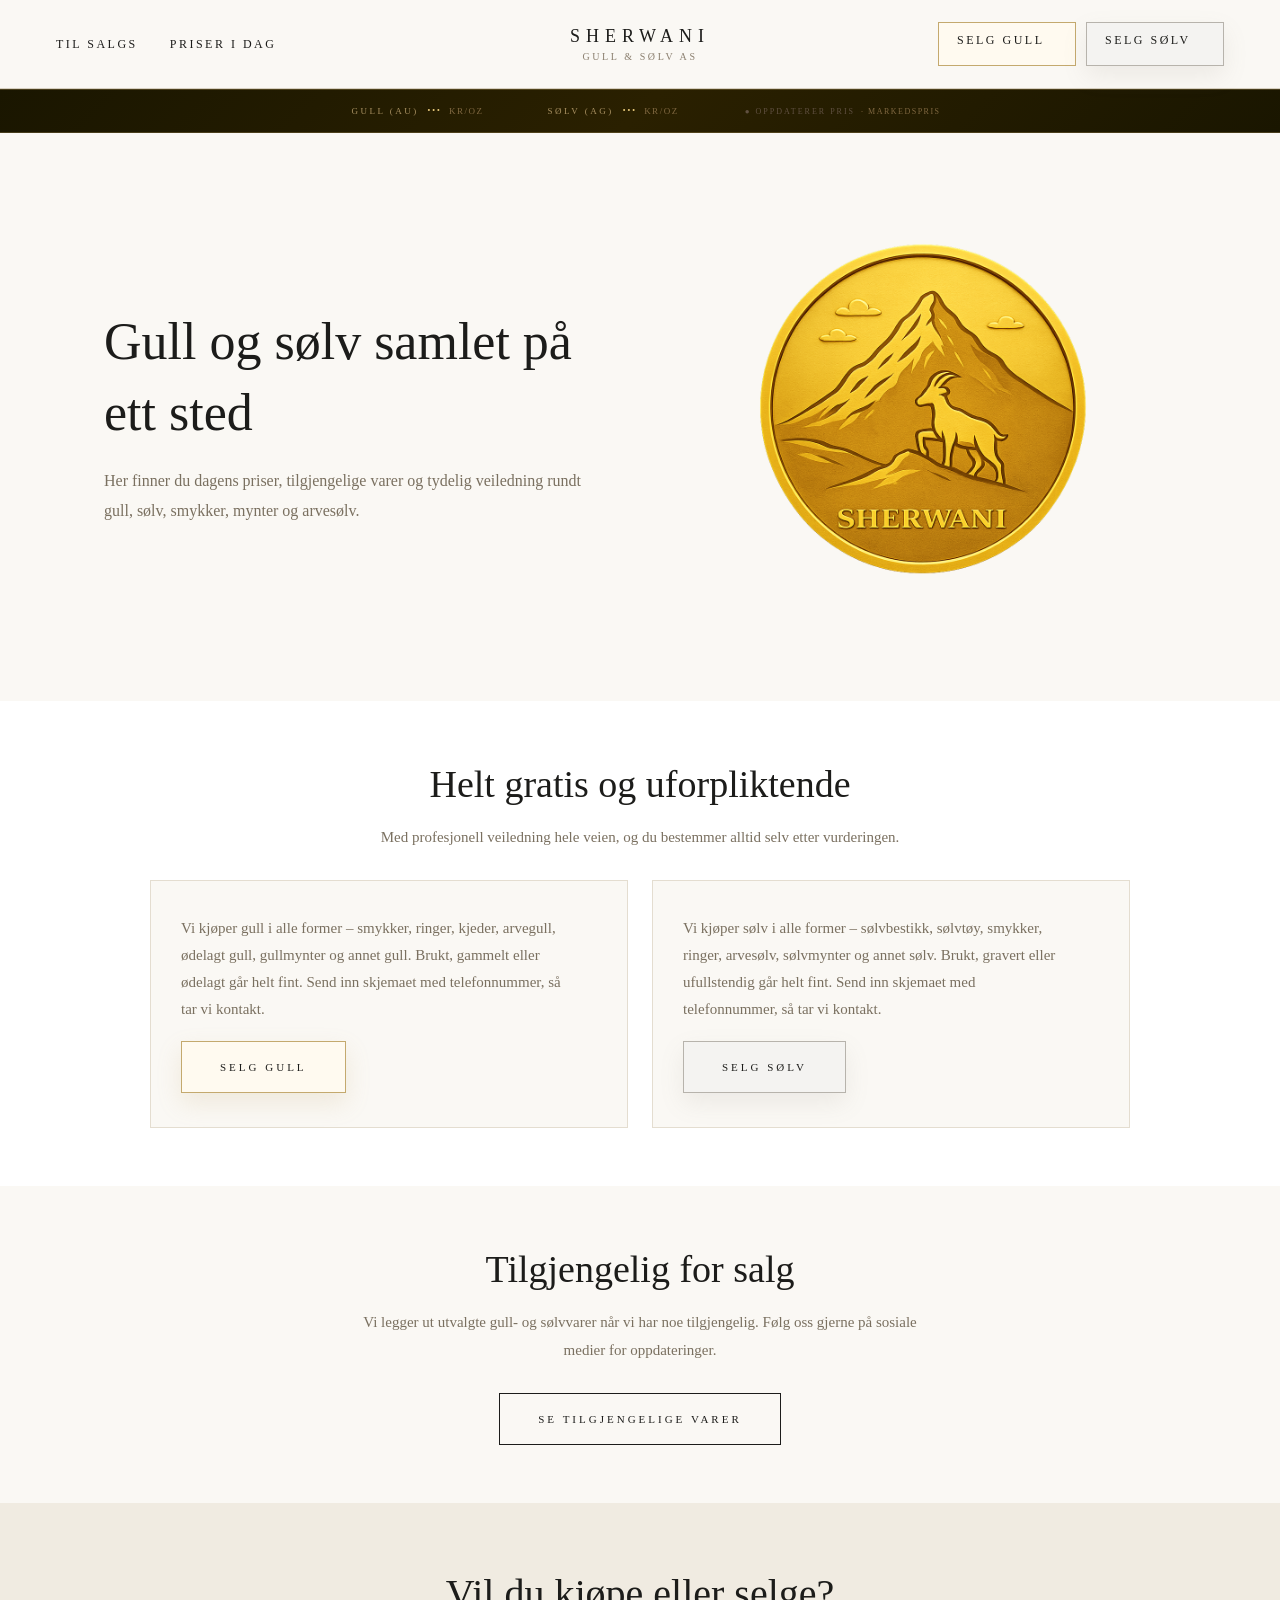
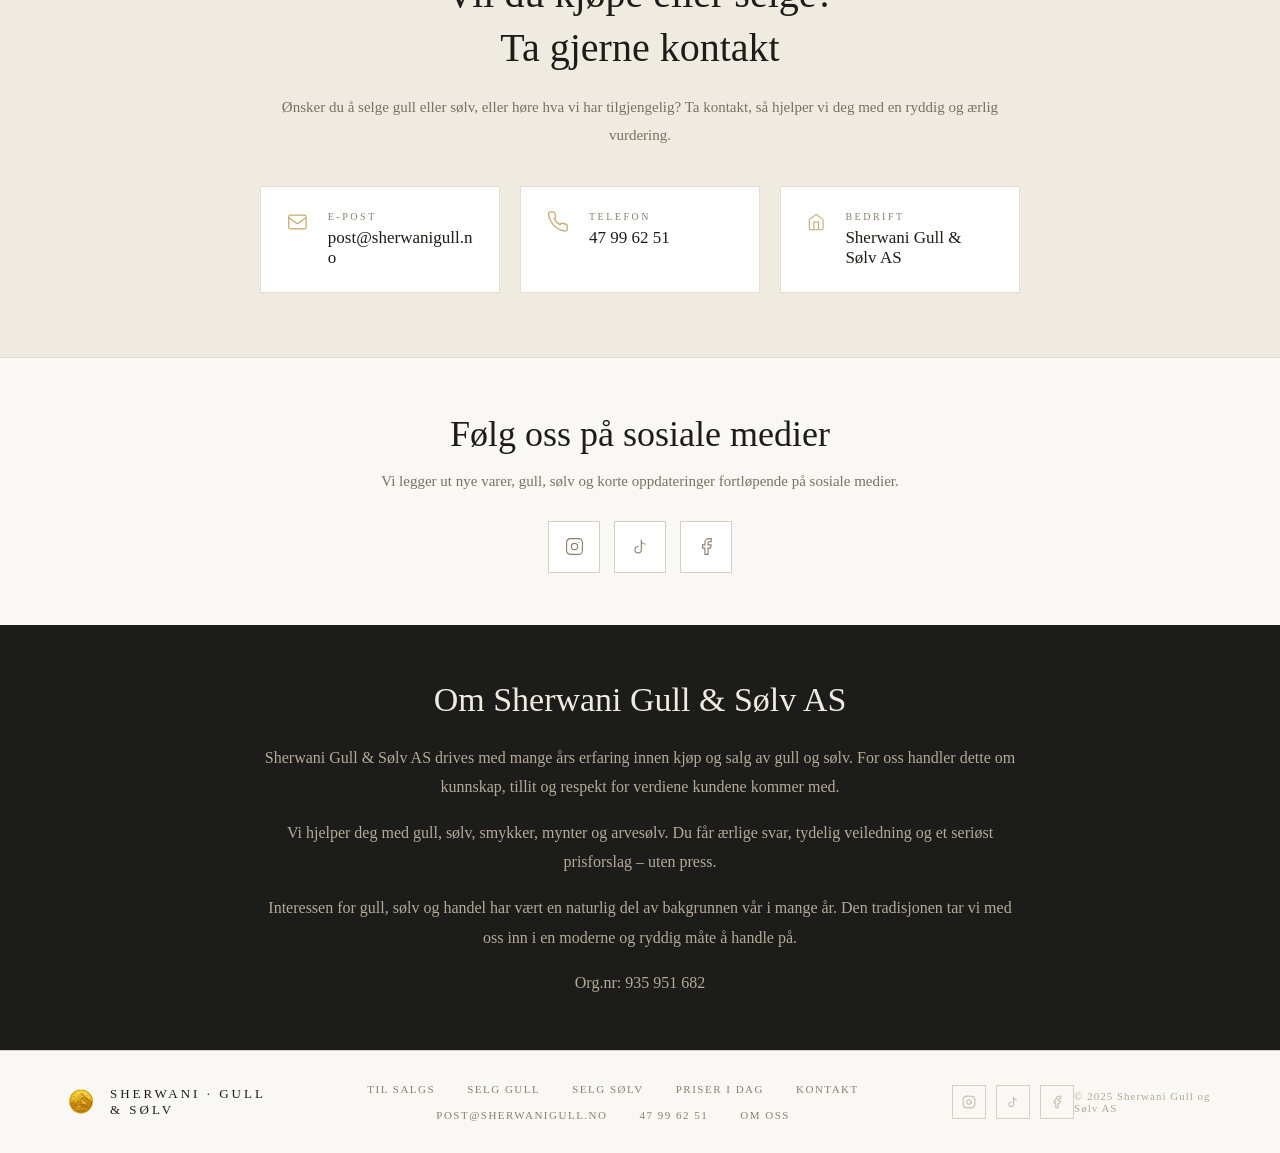
==== index.html @ 51d4e87e "Update index.html" ====
<!DOCTYPE html>
<html lang="no">
<head>
<meta charset="UTF-8">
<meta name="viewport" content="width=device-width, initial-scale=1.0">
<meta name="format-detection" content="telephone=no">
<title>Sherwani Gull & Sølv</title>
<style>
* { box-sizing: border-box; margin: 0; padding: 0; }
html { scroll-behavior: smooth; }
body { font-family: 'Georgia', serif; background: #faf8f4; color: #1c1c1a; overflow-x: hidden; }
img, svg { max-width: 100%; }
button, input, select, textarea { font: inherit; }

/* ── NAV ── */
nav {
  display: grid; grid-template-columns: 44px 1fr 44px; align-items: center;
  padding: 18px 20px; border-bottom: 0.5px solid #d6cfc0;
  position: sticky; top: 0; background: #faf8f4; z-index: 100;
}
.logo { text-align: center; text-decoration: none; justify-self: center; }
.logo .main { font-size: 18px; letter-spacing: 6px; text-transform: uppercase; color: #1c1c1a; display: block; }
.logo .sub { font-size: 10px; letter-spacing: 2.6px; color: #8a7e6e; text-transform: uppercase; display: block; margin-top: 4px; }
.hamburger { background: none; border: none; cursor: pointer; padding: 10px; display: flex; flex-direction: column; gap: 6px; }
.hamburger span { display: block; width: 26px; height: 1px; background: #1c1c1a; }
.mobile-nav-actions {
  grid-column: 1 / -1;
  display: grid;
  grid-template-columns: 1fr 1fr;
  gap: 8px;
  margin-top: 12px;
}
.mobile-nav-actions a {
  min-height: 38px;
  display: inline-flex;
  align-items: center;
  justify-content: center;
  border: 0.5px solid #c4a96e;
  background: #fffaf0;
  color: #1c1c1a;
  font-size: 10px;
  letter-spacing: 2px;
  text-transform: uppercase;
  text-decoration: none;
}
.mobile-nav-actions a:last-child {
  border-color: #b7b3ac;
  background: #f4f3f1;
}
.nav-drawer {
  display: none; position: fixed; top: 0; left: 0; width: 100%; min-height: 100vh; min-height: 100dvh;
  background:
    linear-gradient(135deg, rgba(196,169,110,0.08), transparent 34%),
    radial-gradient(circle at 85% 12%, rgba(196,169,110,0.10), transparent 28%),
    #151512;
  z-index: 200; flex-direction: column;
  overflow-y: auto; padding: 78px 24px 34px;
  color: #f0ebe1;
}
.nav-drawer.open { display: flex; }
.nav-drawer::before {
  content: "";
  position: absolute;
  inset: 0;
  background:
    linear-gradient(30deg, transparent 0 46%, rgba(196,169,110,0.08) 46% 47%, transparent 47% 100%),
    linear-gradient(150deg, transparent 0 46%, rgba(196,169,110,0.06) 46% 47%, transparent 47% 100%);
  background-size: 52px 52px;
  opacity: 0.22;
  pointer-events: none;
}
.nav-drawer::after {
  content: "";
  position: absolute;
  inset: 20% 12%;
  background: url("sherwani-logo.png") center / contain no-repeat;
  opacity: 0.055;
  pointer-events: none;
}
.drawer-content {
  position: relative;
  z-index: 1;
  width: min(100%, 440px);
  min-height: calc(100dvh - 112px);
  margin: 0 auto;
  display: flex;
  flex-direction: column;
}
.drawer-content::before {
  content: "";
  position: absolute;
  left: 8%;
  right: 8%;
  bottom: 16px;
  height: 48px;
  background:
    linear-gradient(145deg, transparent 0 44%, rgba(196,169,110,0.35) 45% 47%, transparent 48% 100%),
    linear-gradient(35deg, transparent 0 48%, rgba(196,169,110,0.30) 49% 51%, transparent 52% 100%);
  opacity: 0.06;
  pointer-events: none;
}
.drawer-content::after {
  content: "";
  position: absolute;
  right: 18%;
  bottom: 52px;
  width: 88px;
  height: 44px;
  border: 1px solid rgba(196,169,110,0.55);
  border-bottom: 0;
  border-radius: 88px 88px 0 0;
  opacity: 0.055;
  pointer-events: none;
}
.drawer-brand {
  text-align: center;
  margin-bottom: 34px;
}
.drawer-brand .main {
  display: block;
  color: #f0ebe1;
  font-size: 18px;
  letter-spacing: 6px;
  text-transform: uppercase;
}
.drawer-brand .sub {
  display: block;
  color: #c4a96e;
  font-size: 10px;
  letter-spacing: 3px;
  text-transform: uppercase;
  margin-top: 5px;
}
.drawer-links {
  display: grid;
  border-top: 0.5px solid rgba(196,169,110,0.28);
}
.nav-drawer a { font-size: 14px; letter-spacing: 4px; text-transform: uppercase; color: #f0ebe1; text-decoration: none; }
.drawer-links a {
  padding: 17px 0;
  border-bottom: 0.5px solid rgba(196,169,110,0.22);
}
.nav-drawer a.drawer-cta {
  border: 1px solid #c4a96e;
  padding: 14px 22px;
  background: rgba(196,169,110,0.10);
  color: #f0ebe1;
}
.drawer-bottom {
  margin-top: auto;
  padding-top: 30px;
  display: grid;
  gap: 18px;
}
.drawer-contact {
  display: grid;
  gap: 10px;
  text-align: center;
}
.drawer-contact a {
  color: #cfc5ad;
  font-size: 12px;
  letter-spacing: 2px;
}
.drawer-social {
  display: flex;
  justify-content: center;
  gap: 12px;
}
.drawer-social a {
  width: 38px;
  height: 38px;
  display: inline-flex;
  align-items: center;
  justify-content: center;
  border: 0.5px solid rgba(196,169,110,0.42);
  color: #c4a96e;
}
.drawer-social svg { width: 15px; height: 15px; stroke: currentColor; fill: none; stroke-width: 1.4; stroke-linecap: round; stroke-linejoin: round; }
.nav-close { position: absolute; top: 24px; right: 24px; z-index: 2; background: none; border: none; font-size: 26px; color: #c4a96e; cursor: pointer; padding: 8px; }
.nav-spacer { width: 44px; height: 44px; }

/* ── HERO ── */
.hero { padding: 28px 24px 30px; text-align: center; scroll-margin-top: 110px; }
.hero-eyebrow { font-size: 10px; letter-spacing: 4px; text-transform: uppercase; color: #8a7e6e; margin-bottom: 20px; }
.hero-title { font-size: 36px; font-weight: 400; line-height: 1.35; color: #1c1c1a; margin-bottom: 18px; }
.hero-desc { font-size: 15px; color: #7a7060; line-height: 1.9; margin-bottom: 0; max-width: 420px; margin-left: auto; margin-right: auto; }
.hero-img { margin: 0 auto 20px; width: min(260px, 76vw); height: auto; aspect-ratio: 1/1; display: flex; align-items: center; justify-content: center; }
.hero-img img { width: 100%; height: 100%; object-fit: contain; }

.btn {
  border: 1px solid #1c1c1a;
  font-size: 11px; letter-spacing: 3px; text-transform: uppercase;
  padding: 16px 38px; cursor: pointer; background: transparent;
  color: #1c1c1a; font-family: 'Georgia', serif; text-decoration: none;
  min-height: 52px; display: inline-flex; align-items: center; justify-content: center;
  text-align: center;
}
.btn:active { background: #1c1c1a; color: #faf8f4; }
.btn-submit {
  justify-content: center;
  border-color: #c4a96e;
  background: #fffaf0;
  box-shadow: 0 10px 24px rgba(196, 169, 110, 0.18);
}
.btn-silver {
  justify-content: center;
  border-color: #b7b3ac;
  background: #f4f3f1;
  box-shadow: 0 10px 24px rgba(137, 130, 120, 0.12);
}
.btn-submit:hover {
  background: #f7efd9;
  color: #1c1c1a;
}
.btn-silver:hover {
  background: #eceae6;
  color: #1c1c1a;
}

/* ── SECTION SHARED ── */
.section { padding: 42px 24px; scroll-margin-top: 110px; }
.section-label {
  font-size: 10px; letter-spacing: 4px; text-transform: uppercase; color: #8a7e6e;
  margin-bottom: 28px; text-align: center;
}

/* ── SALG TEASER ── */
.salg-teaser { background: #faf8f4; max-width: none; padding-top: 34px; padding-bottom: 38px; }
.salg-teaser-inner { max-width: 680px; margin: 0 auto; text-align: center; }
.salg-title { font-size: 30px; font-weight: 400; color: #1c1c1a; line-height: 1.35; margin-bottom: 14px; }
.salg-desc { font-size: 15px; color: #7a7060; line-height: 1.85; margin: 0 auto 28px; max-width: 560px; }

/* ── SELG FOKUS ── */
.sell-focus { background: #fff; max-width: none; }
.sell-focus-inner { max-width: 980px; margin: 0 auto; text-align: center; }
.sell-focus-grid { display: grid; grid-template-columns: 1fr; gap: 16px; margin-top: 24px; text-align: left; }
.sell-focus-card { background: #faf8f4; border: 0.5px solid #e4ddd0; padding: 28px 24px; display: grid; gap: 14px; }
.sell-focus-card p { font-size: 15px; color: #7a7060; line-height: 1.8; max-width: 52ch; }
.sell-focus-links { display: flex; flex-wrap: wrap; gap: 10px; margin-top: 4px; }
.sell-focus-note { color: #8a7e6e; font-size: 13px; line-height: 1.7; margin-top: 20px; }

/* ── KONTAKT SECTION ── */
.kontakt-section { padding: 54px 24px; background: #f0ebe1; scroll-margin-top: 110px; }
.kontakt-inner { max-width: 520px; margin: 0 auto; text-align: center; }
.kontakt-eyebrow { font-size: 10px; letter-spacing: 4px; text-transform: uppercase; color: #8a7e6e; margin-bottom: 16px; }
.kontakt-title { font-size: 30px; font-weight: 400; color: #1c1c1a; margin-bottom: 18px; line-height: 1.35; }
.kontakt-desc { font-size: 15px; color: #7a7060; line-height: 1.9; margin-bottom: 36px; }
.kontakt-cards { display: grid; grid-template-columns: 1fr; gap: 14px; text-align: left; }
.kcard { background: #fff; border: 0.5px solid #e4ddd0; padding: 24px 26px; display: flex; align-items: flex-start; gap: 20px; }
.kcard-icon svg { width: 22px; height: 22px; stroke: #c4a96e; fill: none; stroke-width: 1.4; flex-shrink: 0; }
.kcard-label { font-size: 10px; letter-spacing: 2.5px; text-transform: uppercase; color: #8a7e6e; margin-bottom: 6px; }
.kcard-value { font-size: 17px; color: #1c1c1a; font-family: 'Georgia', serif; }
.kcard-value, .kcard-value a { overflow-wrap: anywhere; }
.kcard-value a { color: #1c1c1a; text-decoration: none; }
.kcard-value a:hover { color: #c4a96e; }

/* ── SOSIALE MEDIER ── */
.social-section { padding: 40px 20px; text-align: center; background: #faf8f4; border-top: 0.5px solid #e4ddd0; }
.social-title { font-size: 28px; font-weight: 400; line-height: 1.35; margin-bottom: 10px; color: #1c1c1a; }
.social-desc { max-width: 520px; margin: 0 auto; color: #7a7060; font-size: 15px; line-height: 1.75; }
.social-row { display: flex; gap: 14px; align-items: center; justify-content: center; margin-top: 26px; }
.social-link { display: flex; align-items: center; justify-content: center; width: 52px; height: 52px; border: 1px solid #d6cfc0; color: #8a7e6e; background: #fff; text-decoration: none; transition: border-color 0.25s, color 0.25s, background 0.25s; }
.social-link:hover { border-color: #c4a96e; color: #c4a96e; }
.social-link svg { width: 19px; height: 19px; stroke: currentColor; fill: none; stroke-width: 1.4; stroke-linecap: round; stroke-linejoin: round; }
.social-label { font-size: 10px; letter-spacing: 3px; text-transform: uppercase; color: #b0a898; margin-bottom: 16px; }

.footer-social { display: flex; gap: 10px; align-items: center; justify-content: center; margin-bottom: 20px; }
.footer-social a { display: flex; align-items: center; justify-content: center; width: 34px; height: 34px; border: 0.5px solid #d6cfc0; color: #b0a898; text-decoration: none; transition: border-color 0.25s, color 0.25s; }
.footer-social a:hover { border-color: #c4a96e; color: #c4a96e; }
.footer-social svg { width: 14px; height: 14px; stroke: currentColor; fill: none; stroke-width: 1.4; stroke-linecap: round; stroke-linejoin: round; }

/* ── OM OSS STRIP ── */
.om-strip { background: #1c1c1a; padding: 44px 28px; text-align: center; scroll-margin-top: 110px; }
.om-eyebrow { font-size: 10px; letter-spacing: 4px; text-transform: uppercase; color: #c4a96e; margin-bottom: 18px; }
.om-title { font-size: 28px; font-weight: 400; color: #f0ebe1; line-height: 1.35; margin-bottom: 20px; }
.om-desc { font-size: 15px; color: #b5ab98; line-height: 1.85; margin-bottom: 0; max-width: 760px; margin-left: auto; margin-right: auto; display: grid; gap: 16px; }
.org-number, .org-number a, .org-number a[x-apple-data-detectors] {
  color: inherit !important;
  text-decoration: none !important;
}

/* ── FOOTER ── */
footer { padding: 30px 24px; border-top: 0.5px solid #d6cfc0; text-align: center; }
.footer-logo { display: inline-flex; align-items: center; gap: 12px; text-decoration: none; margin-bottom: 24px; }
.footer-logo img { width: 34px; height: 34px; object-fit: contain; }
.footer-logo span { font-size: 13px; letter-spacing: 3px; text-transform: uppercase; color: #1c1c1a; }
.footer-links { display: flex; flex-wrap: wrap; gap: 16px 24px; justify-content: center; margin-bottom: 24px; }
.footer-links a { font-size: 11px; letter-spacing: 1.5px; color: #8a7e6e; text-decoration: none; text-transform: uppercase; overflow-wrap: anywhere; }
.footer-copy { font-size: 11px; color: #b0a898; letter-spacing: 1px; }

/* ── PRISBAR ── */
.price-bar {
  background: linear-gradient(135deg, #1a1600 0%, #2a2000 50%, #1a1600 100%);
  padding: 12px 16px;
  border-top: 1px solid #c4a96e44;
  border-bottom: 1px solid #c4a96e44;
  overflow: hidden;
}
.price-bar-inner {
  display: flex; align-items: center; justify-content: center;
  flex-wrap: wrap; gap: 8px 18px;
}
.price-item {
  display: inline-flex; align-items: center; gap: 8px;
  padding: 4px 12px;
  flex: 1; justify-content: center; min-width: 140px;
}
.price-metal {
  font-size: 9px; letter-spacing: 2.5px; text-transform: uppercase;
  color: #a89060; white-space: nowrap;
}
.price-value {
  font-size: 17px; color: #e8c97a;
  font-family: 'Georgia', serif; letter-spacing: 0.5px;
  text-shadow: 0 0 18px #c4a96e66; white-space: nowrap;
}
.price-unit {
  font-size: 9px; letter-spacing: 1.5px; color: #806840;
  text-transform: uppercase; white-space: nowrap;
}
.price-meta {
  width: 100%; text-align: center;
  padding: 4px 0 2px; border-top: 0.5px solid #c4a96e1a;
  display: flex; align-items: center; justify-content: center; gap: 6px;
}
.price-live {
  font-size: 8px; letter-spacing: 2px; text-transform: uppercase;
  color: #605040;
}
.price-live.ready { color: #7ab870; }
.price-note {
  font-size: 8px; letter-spacing: 1.5px; text-transform: uppercase;
  color: #806840;
}
.price-updated {
  font-size: 8px; letter-spacing: 1px; color: #605040;
}

/* ── NAV: hide desktop links on mobile ── */
.nav-desktop-left, .nav-desktop-right { display: none; }

/* ── SMALL MOBILE TUNING ── */
@media (max-width: 430px) {
  nav { padding: 16px 14px; }
  .logo .main { font-size: 15px; letter-spacing: 4px; }
  .logo .sub { font-size: 9px; letter-spacing: 1.6px; }
  .hamburger { padding: 8px; }

  .price-bar { padding: 12px 10px; }
  .price-bar-inner { display: grid; grid-template-columns: 1fr 1fr; gap: 8px 10px; }
  .price-item { min-width: 0; padding: 4px 0; gap: 5px; }
  .price-metal, .price-unit { font-size: 8px; letter-spacing: 1px; }
  .price-value { font-size: 15px; letter-spacing: 0; }
  .price-meta { grid-column: 1 / -1; flex-wrap: wrap; }

  .hero { padding: 24px 20px 30px; }
  .hero-eyebrow, .section-label, .kontakt-eyebrow, .om-eyebrow { letter-spacing: 3px; }
  .hero-title { font-size: 32px; line-height: 1.28; }
  .hero-desc, .salg-desc, .kontakt-desc, .om-desc { font-size: 15px; line-height: 1.75; }
  .btn { width: 100%; padding: 16px 18px; }

  .section, .kontakt-section { padding-left: 20px; padding-right: 20px; }
  .kcard { padding: 22px 20px; gap: 14px; }
  .footer-logo span { font-size: 11px; letter-spacing: 2px; }
}

/* ── DESKTOP OVERRIDE (min 768px) ── */
@media (min-width: 768px) {
  nav { grid-template-columns: 1fr auto 1fr; column-gap: 20px; padding: 22px 28px; }
  .hamburger, .mobile-nav-actions, .nav-spacer { display: none; }

  /* Prisbar desktop */
  .price-bar { padding: 11px 48px; }
  .price-bar-inner { flex-wrap: nowrap; gap: 28px; }
  .price-item { padding: 0 18px; flex: none; }
  .price-meta { width: auto; border-top: none; padding: 0; margin-left: 20px; }

  /* Show desktop nav links */
  .nav-desktop-left, .nav-desktop-right {
    display: flex; gap: 20px; align-items: center;
  }
  .nav-desktop-left { justify-self: start; }
  .nav-desktop-right { justify-self: end; gap: 10px; }
  .nav-desktop-left a, .nav-desktop-right a {
    font-size: 12px; letter-spacing: 2.5px; text-transform: uppercase;
    color: #1c1c1a; text-decoration: none; transition: color 0.2s;
  }
  .nav-desktop-right a.nav-cta {
    min-width: 118px;
    min-height: 44px;
    justify-content: center;
    border: 1px solid #c4a96e;
    padding: 10px 14px;
    background: #fffaf0;
    color: #1c1c1a;
  }
  .nav-desktop-right a.nav-cta.btn-silver {
    border-color: #b7b3ac;
    background: #f4f3f1;
  }
  .nav-desktop-right a.nav-cta:hover {
    background: #f7efd9;
    color: #1c1c1a;
  }
  .nav-desktop-right a.nav-cta.btn-silver:hover {
    background: #eceae6;
    color: #1c1c1a;
  }
  .nav-desktop-left a:hover, .nav-desktop-right a:hover { color: #c4a96e; }

  /* Hero: text left, image right */
  .hero {
    display: grid; grid-template-columns: 1fr 1fr;
    gap: 56px; align-items: center; text-align: left;
    padding: 54px 64px; max-width: 1200px; margin: 0 auto;
  }
  .hero-img { order: 2; width: 100%; max-width: 460px; height: auto; aspect-ratio: 1/1; margin: 0 auto; }
  .hero > div:last-child { order: 1; }
  .hero-title { font-size: 52px; }
  .hero-desc { margin-left: 0; max-width: 480px; font-size: 16px; }
  .section { padding: 58px 64px; max-width: 1100px; margin: 0 auto; }
  .salg-teaser { max-width: none; }
  .salg-title { font-size: 38px; }
  .sell-focus { max-width: none; }
  .sell-focus-grid { grid-template-columns: repeat(2, 1fr); gap: 24px; }
  .sell-focus-card { padding: 34px 30px; }
  .social-section { padding: 52px 64px; }
  .social-title { font-size: 36px; }

  /* Kontakt */
  .kontakt-section { padding: 64px 64px; }
  .kontakt-inner { max-width: 760px; }
  .kontakt-title { font-size: 40px; }
  .kontakt-cards { grid-template-columns: repeat(3, 1fr); gap: 20px; }

  /* Om strip */
  .om-strip { padding: 52px 64px; }
  .om-title { font-size: 34px; }
  .om-desc { max-width: 760px; font-size: 16px; }

  /* Footer */
  footer { display: flex; align-items: center; justify-content: space-between; padding: 32px 64px; text-align: left; }
  .footer-logo { margin-bottom: 0; }
  .footer-links { margin-bottom: 0; gap: 14px 32px; }
  .footer-social { margin-bottom: 0; }
}

@media (min-width: 1100px) {
  nav { column-gap: 32px; padding: 22px 56px; }
  .nav-desktop-left { gap: 32px; }
  .nav-desktop-right a.nav-cta {
    min-width: 138px;
    padding: 10px 18px;
  }
}
</style>
</head>
<body id="top">

<!-- NAV -->
<nav>
  <div class="nav-desktop-left">
    <a href="varer.html">Til salgs</a>
    <a href="priser.html">Priser i dag</a>
  </div>
  <button class="hamburger" onclick="document.getElementById('drawer').classList.add('open')" aria-label="Meny">
    <span></span><span></span><span></span>
  </button>
  <a class="logo" href="#top">
    <span class="main">Sherwani</span>
    <span class="sub">Gull &amp; Sølv AS</span>
  </a>
  <div class="nav-desktop-right">
    <a href="selg-gull/" class="nav-cta">Selg gull</a>
    <a href="selg-solv/" class="nav-cta btn-silver">Selg sølv</a>
  </div>
  <div class="nav-spacer" aria-hidden="true"></div>
  <div class="mobile-nav-actions" aria-label="Selg gull eller sølv">
    <a href="selg-gull/">Selg gull</a>
    <a href="selg-solv/">Selg sølv</a>
  </div>
</nav>

<!-- PRISBAR -->
<div class="price-bar" id="price-bar">
  <div class="price-bar-inner">
    <div class="price-item">
      <span class="price-metal">Gull (Au)</span>
      <span class="price-value" id="gold-val">···</span>
      <span class="price-unit">kr/oz</span>
    </div>
    <div class="price-item">
      <span class="price-metal">Sølv (Ag)</span>
      <span class="price-value" id="silver-val">···</span>
      <span class="price-unit">kr/oz</span>
    </div>
    <div class="price-meta">
      <span class="price-live" id="price-live">● Henter priser</span>
      <span class="price-note">· Markedspris</span>
      <span class="price-updated" id="price-updated"></span>
    </div>
  </div>
</div>

<!-- DRAWER -->
<div class="nav-drawer" id="drawer">
  <button class="nav-close" onclick="document.getElementById('drawer').classList.remove('open')" aria-label="Lukk">✕</button>
  <div class="drawer-content">
    <div class="drawer-brand">
      <span class="main">Sherwani</span>
      <span class="sub">Gull &amp; Sølv AS</span>
    </div>
    <div class="drawer-links">
      <a href="selg-solv/" onclick="document.getElementById('drawer').classList.remove('open')">Selg sølv</a>
      <a href="selg-gull/" onclick="document.getElementById('drawer').classList.remove('open')">Selg gull</a>
      <a href="#selg" onclick="document.getElementById('drawer').classList.remove('open')">Vurdering</a>
      <a href="priser.html" onclick="document.getElementById('drawer').classList.remove('open')">Priser i dag</a>
      <a href="varer.html" onclick="document.getElementById('drawer').classList.remove('open')">Varer</a>
      <a href="#om-oss" onclick="document.getElementById('drawer').classList.remove('open')">Om oss</a>
    </div>
    <div class="drawer-bottom">
      <div class="drawer-contact">
        <a href="mailto:post@sherwanigull.no" onclick="document.getElementById('drawer').classList.remove('open')">post@sherwanigull.no</a>
        <a href="tel:+4747996251" onclick="document.getElementById('drawer').classList.remove('open')">47 99 62 51</a>
      </div>
      <div class="drawer-social" aria-label="Sosiale medier">
        <a href="https://www.instagram.com/sherwanigull" target="_blank" rel="noopener" aria-label="Instagram">
          <svg viewBox="0 0 24 24"><rect x="2" y="2" width="20" height="20" rx="5"/><circle cx="12" cy="12" r="4"/><circle cx="17.5" cy="6.5" r="0.8" fill="currentColor" stroke="none"/></svg>
        </a>
        <a href="https://www.tiktok.com/@sherwanigull" target="_blank" rel="noopener" aria-label="TikTok">
          <svg viewBox="0 0 24 24"><path d="M9 12a4 4 0 1 0 4 4V4a5 5 0 0 0 5 4.9"/></svg>
        </a>
        <a href="https://www.facebook.com/share/1KrKHY9K24/?mibextid=wwXIfr" target="_blank" rel="noopener" aria-label="Facebook">
          <svg viewBox="0 0 24 24"><path d="M18 2h-3a5 5 0 0 0-5 5v3H7v4h3v8h4v-8h3l1-4h-4V7a1 1 0 0 1 1-1h3z"/></svg>
        </a>
      </div>
    </div>
  </div>
</div>

<!-- HERO -->
<div class="hero">
  <div class="hero-img">
    <img id="hero-img" src="sherwani-logo.png" alt="Sherwani Gull og Sølv"/>
  </div>
  <div>
    <h1 class="hero-title">Gull og sølv samlet på ett sted</h1>
    <p class="hero-desc">Her finner du dagens priser, tilgjengelige varer og tydelig veiledning rundt gull, sølv, smykker, mynter og arvesølv.</p>
  </div>
</div>

<!-- SELG GULL OG SØLV -->
<div class="section sell-focus" id="selg">
  <div class="sell-focus-inner">
    <h2 class="salg-title">Helt gratis og uforpliktende</h2>
    <p class="salg-desc">Med profesjonell veiledning hele veien, og du bestemmer alltid selv etter vurderingen.</p>
    <div class="sell-focus-grid">
      <article class="sell-focus-card">
        <p>Vi kjøper gull i alle former – smykker, ringer, kjeder, arvegull, ødelagt gull, gullmynter og annet gull. Brukt, gammelt eller ødelagt går helt fint. Send inn skjemaet med telefonnummer, så tar vi kontakt.</p>
        <div class="sell-focus-links">
          <a class="btn btn-submit" href="selg-gull/">Selg gull</a>
        </div>
      </article>
      <article class="sell-focus-card">
        <p>Vi kjøper sølv i alle former – sølvbestikk, sølvtøy, smykker, ringer, arvesølv, sølvmynter og annet sølv. Brukt, gravert eller ufullstendig går helt fint. Send inn skjemaet med telefonnummer, så tar vi kontakt.</p>
        <div class="sell-focus-links">
          <a class="btn btn-silver" href="selg-solv/">Selg sølv</a>
        </div>
      </article>
    </div>
  </div>
</div>

<!-- TILGJENGELIG FOR SALG -->
<div class="section salg-teaser">
  <div class="salg-teaser-inner">
    <h2 class="salg-title">Tilgjengelig for salg</h2>
    <p class="salg-desc">Vi legger ut utvalgte gull- og sølvvarer når vi har noe tilgjengelig. Følg oss gjerne på sosiale medier for oppdateringer.</p>
    <a href="varer.html" class="btn">Se tilgjengelige varer</a>
  </div>
</div>

<!-- KONTAKT -->
<div class="kontakt-section" id="kontakt">
  <div class="kontakt-inner">
    <h2 class="kontakt-title">Vil du kjøpe eller selge?<br>Ta gjerne kontakt</h2>
    <p class="kontakt-desc">Ønsker du å selge gull eller sølv, eller høre hva vi har tilgjengelig? Ta kontakt, så hjelper vi deg med en ryddig og ærlig vurdering.</p>
    <div class="kontakt-cards">

      <div class="kcard">
        <div class="kcard-icon">
          <svg viewBox="0 0 24 24"><rect x="2" y="4" width="20" height="16" rx="2"/><path d="M2 7l10 7 10-7"/></svg>
        </div>
        <div>
          <div class="kcard-label">E-post</div>
          <div class="kcard-value"><a href="mailto:post@sherwanigull.no">post@sherwanigull.no</a></div>
        </div>
      </div>

      <div class="kcard">
        <div class="kcard-icon">
          <svg viewBox="0 0 24 24"><path d="M22 16.92v3a2 2 0 0 1-2.18 2 19.79 19.79 0 0 1-8.63-3.07A19.5 19.5 0 0 1 4.69 12 19.79 19.79 0 0 1 1.63 3.18 2 2 0 0 1 3.62 1h3a2 2 0 0 1 2 1.72c.127.96.361 1.903.7 2.81a2 2 0 0 1-.45 2.11L7.91 8.6a16 16 0 0 0 6.29 6.29l.97-.97a2 2 0 0 1 2.11-.45c.907.339 1.85.573 2.81.7A2 2 0 0 1 22 16.92z"/></svg>
        </div>
        <div>
          <div class="kcard-label">Telefon</div>
          <div class="kcard-value"><a href="tel:+4747996251">47 99 62 51</a></div>
        </div>
      </div>

      <div class="kcard">
        <div class="kcard-icon">
          <svg viewBox="0 0 24 24"><path d="M3 9l9-7 9 7v11a2 2 0 0 1-2 2H5a2 2 0 0 1-2-2z"/><polyline points="9 22 9 12 15 12 15 22"/></svg>
        </div>
        <div>
          <div class="kcard-label">Bedrift</div>
          <div class="kcard-value">Sherwani Gull &amp; Sølv AS</div>
        </div>
      </div>


    </div>
  </div>
</div>

<!-- SOSIALE MEDIER -->
<div class="social-section">
  <h2 class="social-title">Følg oss på sosiale medier</h2>
  <p class="social-desc">Vi legger ut nye varer, gull, sølv og korte oppdateringer fortløpende på sosiale medier.</p>
  <div class="social-row">
    <a class="social-link" href="https://www.instagram.com/sherwanigull" target="_blank" rel="noopener" aria-label="Instagram">
      <svg viewBox="0 0 24 24"><rect x="2" y="2" width="20" height="20" rx="5"/><circle cx="12" cy="12" r="4"/><circle cx="17.5" cy="6.5" r="0.8" fill="currentColor" stroke="none"/></svg>
    </a>
    <a class="social-link" href="https://www.tiktok.com/@sherwanigull" target="_blank" rel="noopener" aria-label="TikTok">
      <svg viewBox="0 0 24 24"><path d="M9 12a4 4 0 1 0 4 4V4a5 5 0 0 0 5 4.9"/></svg>
    </a>
    <a class="social-link" href="https://www.facebook.com/share/1KrKHY9K24/?mibextid=wwXIfr" target="_blank" rel="noopener" aria-label="Facebook">
      <svg viewBox="0 0 24 24"><path d="M18 2h-3a5 5 0 0 0-5 5v3H7v4h3v8h4v-8h3l1-4h-4V7a1 1 0 0 1 1-1h3z"/></svg>
    </a>
  </div>
</div>

<!-- OM OSS STRIP -->
<div class="om-strip" id="om-oss">
  <h2 class="om-title">Om Sherwani Gull &amp; Sølv AS</h2>
  <div class="om-desc">
    <p>Sherwani Gull &amp; Sølv AS drives med mange års erfaring innen kjøp og salg av gull og sølv. For oss handler dette om kunnskap, tillit og respekt for verdiene kundene kommer med.</p>
    <p>Vi hjelper deg med gull, sølv, smykker, mynter og arvesølv. Du får ærlige svar, tydelig veiledning og et seriøst prisforslag – uten press.</p>
    <p>Interessen for gull, sølv og handel har vært en naturlig del av bakgrunnen vår i mange år. Den tradisjonen tar vi med oss inn i en moderne og ryddig måte å handle på.</p>
    <p class="org-number">Org.nr: 935 951 682</p>
  </div>
</div>

<!-- FOOTER -->
<footer>
  <a class="footer-logo" href="#top">
    <img id="footer-img" src="sherwani-logo.png" alt="Sherwani logo"/>
    <span>Sherwani · Gull &amp; Sølv</span>
  </a>
  <div class="footer-links">
    <a href="varer.html">Til salgs</a>
    <a href="selg-gull/">Selg gull</a>
    <a href="selg-solv/">Selg sølv</a>
    <a href="priser.html">Priser i dag</a>
    <a href="#kontakt">Kontakt</a>
    <a href="mailto:post@sherwanigull.no">post@sherwanigull.no</a>
    <a href="tel:+4747996251">47 99 62 51</a>
    <a href="#om-oss">Om oss</a>
  </div>
  <div class="footer-social">
    <a href="https://www.instagram.com/sherwanigull" target="_blank" rel="noopener" aria-label="Instagram">
      <svg viewBox="0 0 24 24"><rect x="2" y="2" width="20" height="20" rx="5"/><circle cx="12" cy="12" r="4"/><circle cx="17.5" cy="6.5" r="0.8" fill="currentColor" stroke="none"/></svg>
    </a>
    <a href="https://www.tiktok.com/@sherwanigull" target="_blank" rel="noopener" aria-label="TikTok">
      <svg viewBox="0 0 24 24"><path d="M9 12a4 4 0 1 0 4 4V4a5 5 0 0 0 5 4.9"/></svg>
    </a>
    <a href="https://www.facebook.com/share/1KrKHY9K24/?mibextid=wwXIfr" target="_blank" rel="noopener" aria-label="Facebook">
      <svg viewBox="0 0 24 24"><path d="M18 2h-3a5 5 0 0 0-5 5v3H7v4h3v8h4v-8h3l1-4h-4V7a1 1 0 0 1 1-1h3z"/></svg>
    </a>
  </div>
  <div class="footer-copy">© 2025 Sherwani Gull og Sølv AS</div>
</footer>

<script>
(function () {
  const REFRESH_MS = 60 * 1000;
  const TIMEOUT_MS = 10000;

  function fmt(val) {
    return val.toLocaleString('nb-NO', { minimumFractionDigits: 2, maximumFractionDigits: 2 });
  }

  function setStatus(msg, live) {
    const el = document.getElementById('price-live');
    if (!el) return;
    el.textContent = live ? '● Live pris' : '● ' + msg;
    el.className   = 'price-live' + (live ? ' ready' : '');
  }

  function renderPrices(goldNok, silverNok) {
    const elG = document.getElementById('gold-val');
    const elS = document.getElementById('silver-val');
    if (elG) elG.textContent = fmt(goldNok);
    if (elS) elS.textContent = fmt(silverNok);
  }

  function clearPrices() {
    ['gold-val','silver-val'].forEach((id) => {
      const el = document.getElementById(id);
      if (el) el.textContent = '···';
    });
  }

  function render(goldNok, silverNok) {
    renderPrices(goldNok, silverNok);
    const hm = new Date().toLocaleTimeString('nb-NO', { hour: '2-digit', minute: '2-digit', second: '2-digit' });
    const upd = document.getElementById('price-updated');
    if (upd) upd.textContent = '· ' + hm;
    setStatus('', true);
  }

  async function timedFetch(url) {
    const ctrl = new AbortController();
    const tid  = setTimeout(() => ctrl.abort(), TIMEOUT_MS);
    try {
      const res = await fetch(url, { signal: ctrl.signal, cache: 'no-store' });
      if (!res.ok) throw new Error(res.status);
      return await res.json();
    } finally {
      clearTimeout(tid);
    }
  }

  // Live Gold API-priser regnes om fra USD til NOK
  const SOURCES = [

    // Kilde 1: gold-api.com (live) + open.er-api.com (NOK-kurs, CORS ok)
    async () => {
      const [xau, xag, fx] = await Promise.all([
        timedFetch('https://api.gold-api.com/price/XAU'),
        timedFetch('https://api.gold-api.com/price/XAG'),
        timedFetch('https://open.er-api.com/v6/latest/USD')
      ]);
      const goldUsd   = xau?.price;
      const silverUsd = xag?.price;
      const nokRate   = fx?.rates?.NOK;
      if (!goldUsd || !silverUsd || !nokRate) throw new Error('Mangler data');
      return { goldNok: goldUsd * nokRate, silverNok: silverUsd * nokRate };
    }

  ];
  async function fetchPrices() {
    for (let i = 0; i < SOURCES.length; i++) {
      try {
        const { goldNok, silverNok } = await SOURCES[i]();
        render(goldNok, silverNok);
        return;
      } catch (err) {
        console.warn('[Pris] Kilde', i + 1, 'feilet:', err.message);
      }
    }
    clearPrices();
    setStatus('Oppdaterer pris', false);
  }

  fetchPrices();
  setInterval(fetchPrices, REFRESH_MS);
})();
</script>
</body>
</html>
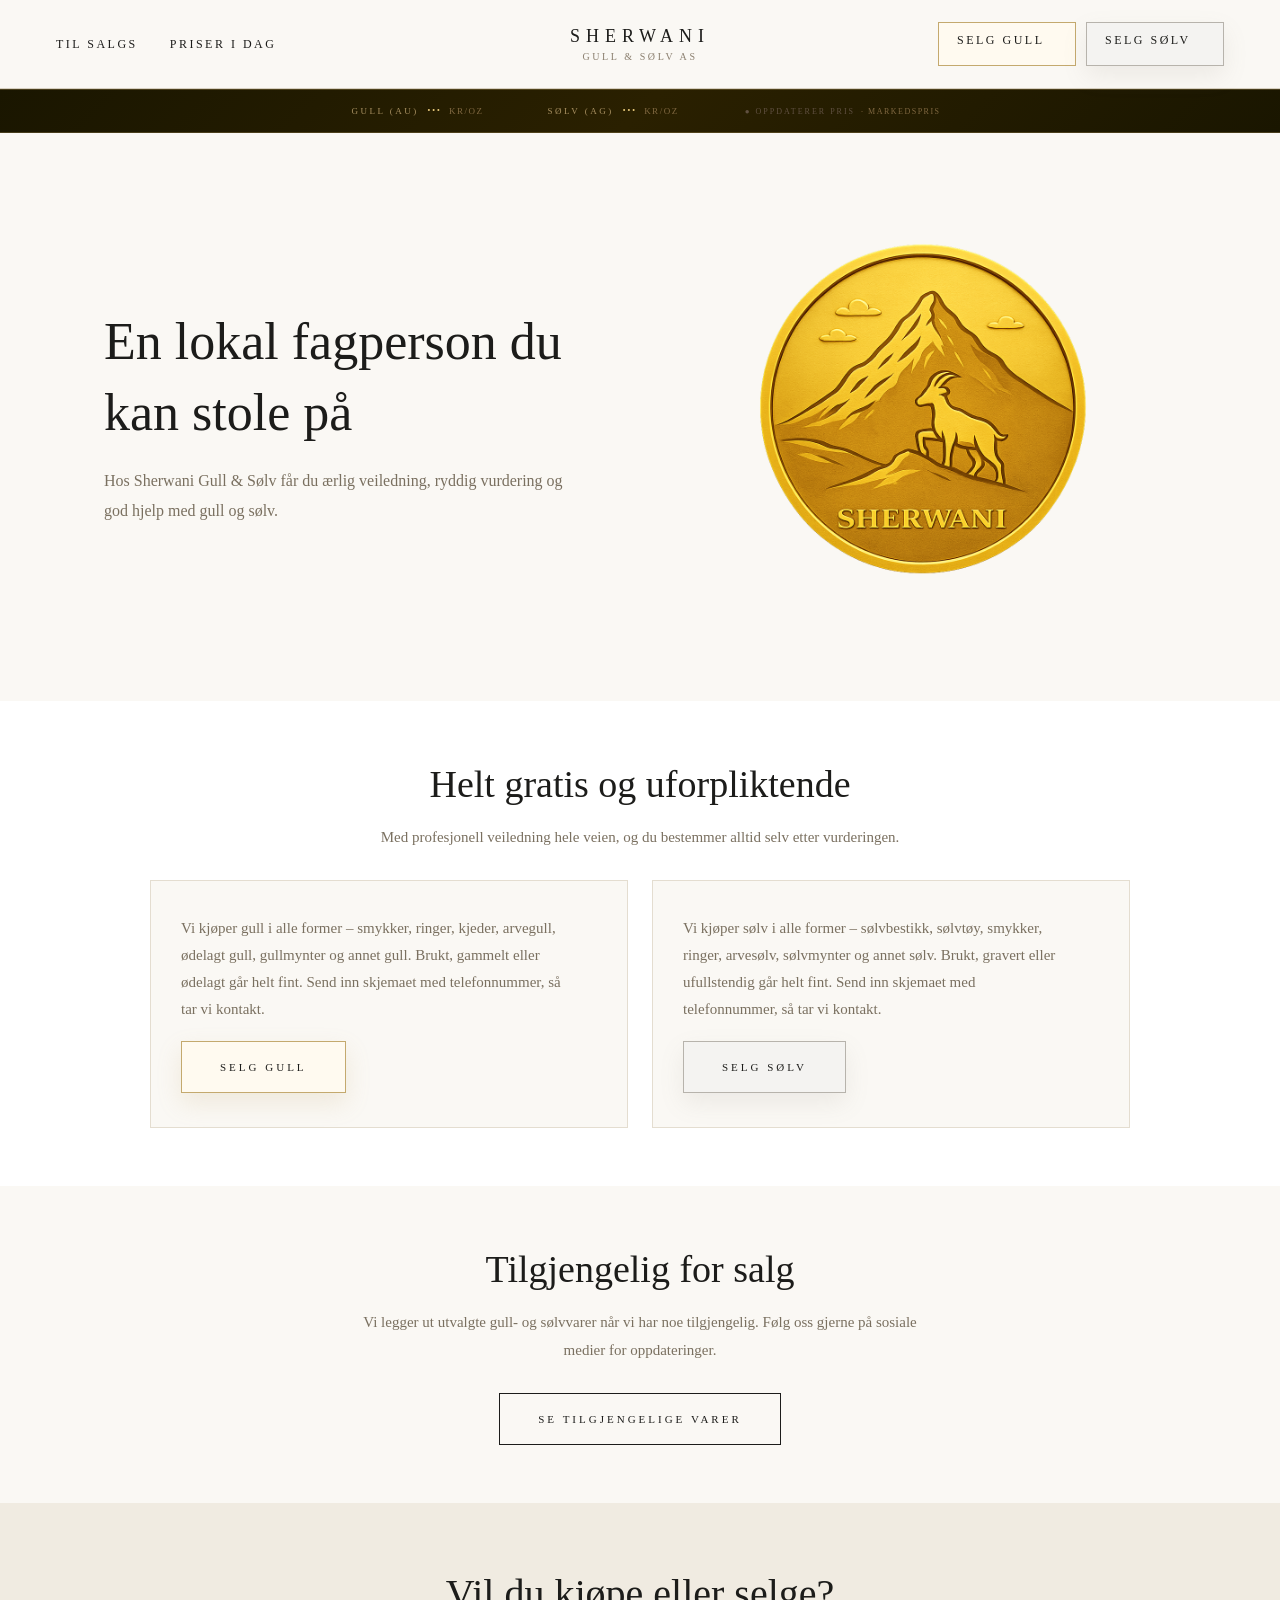
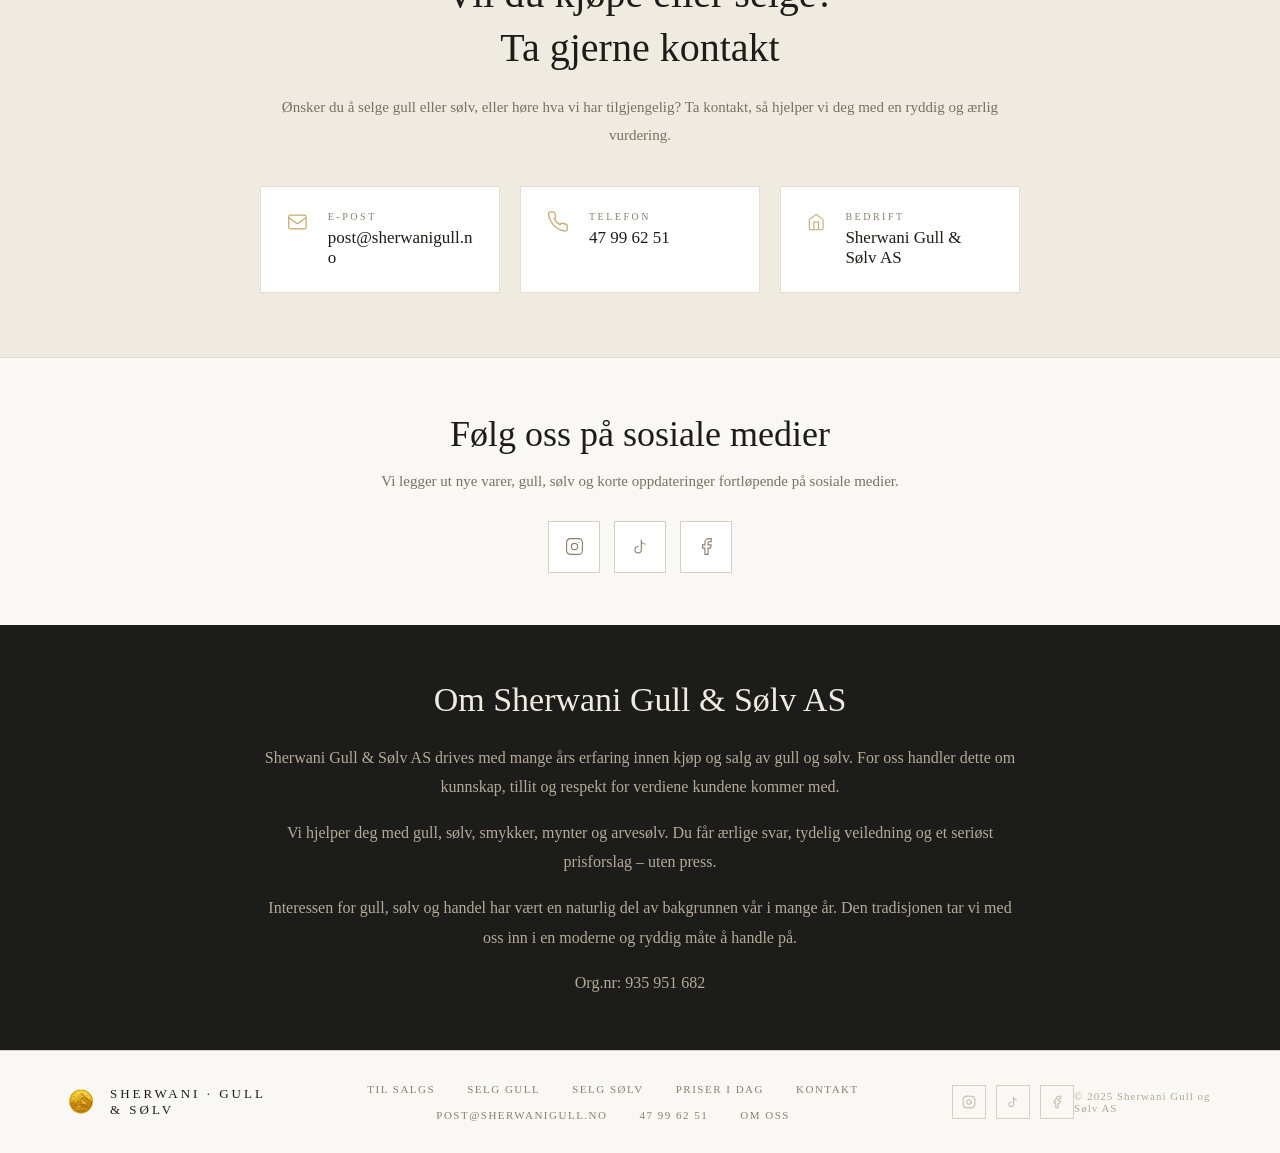
==== commit 773e48bc: "Update index.html" ====
--- a/index.html
+++ b/index.html
@@ -545,8 +545,8 @@
     <img id="hero-img" src="sherwani-logo.png" alt="Sherwani Gull og Sølv"/>
   </div>
   <div>
-    <h1 class="hero-title">Gull og sølv samlet på ett sted</h1>
-    <p class="hero-desc">Her finner du dagens priser, tilgjengelige varer og tydelig veiledning rundt gull, sølv, smykker, mynter og arvesølv.</p>
+    <h1 class="hero-title">En lokal fagperson du kan stole på</h1>
+    <p class="hero-desc">Hos Sherwani Gull &amp; Sølv får du ærlig veiledning, ryddig vurdering og god hjelp med gull og sølv.</p>
   </div>
 </div>
 
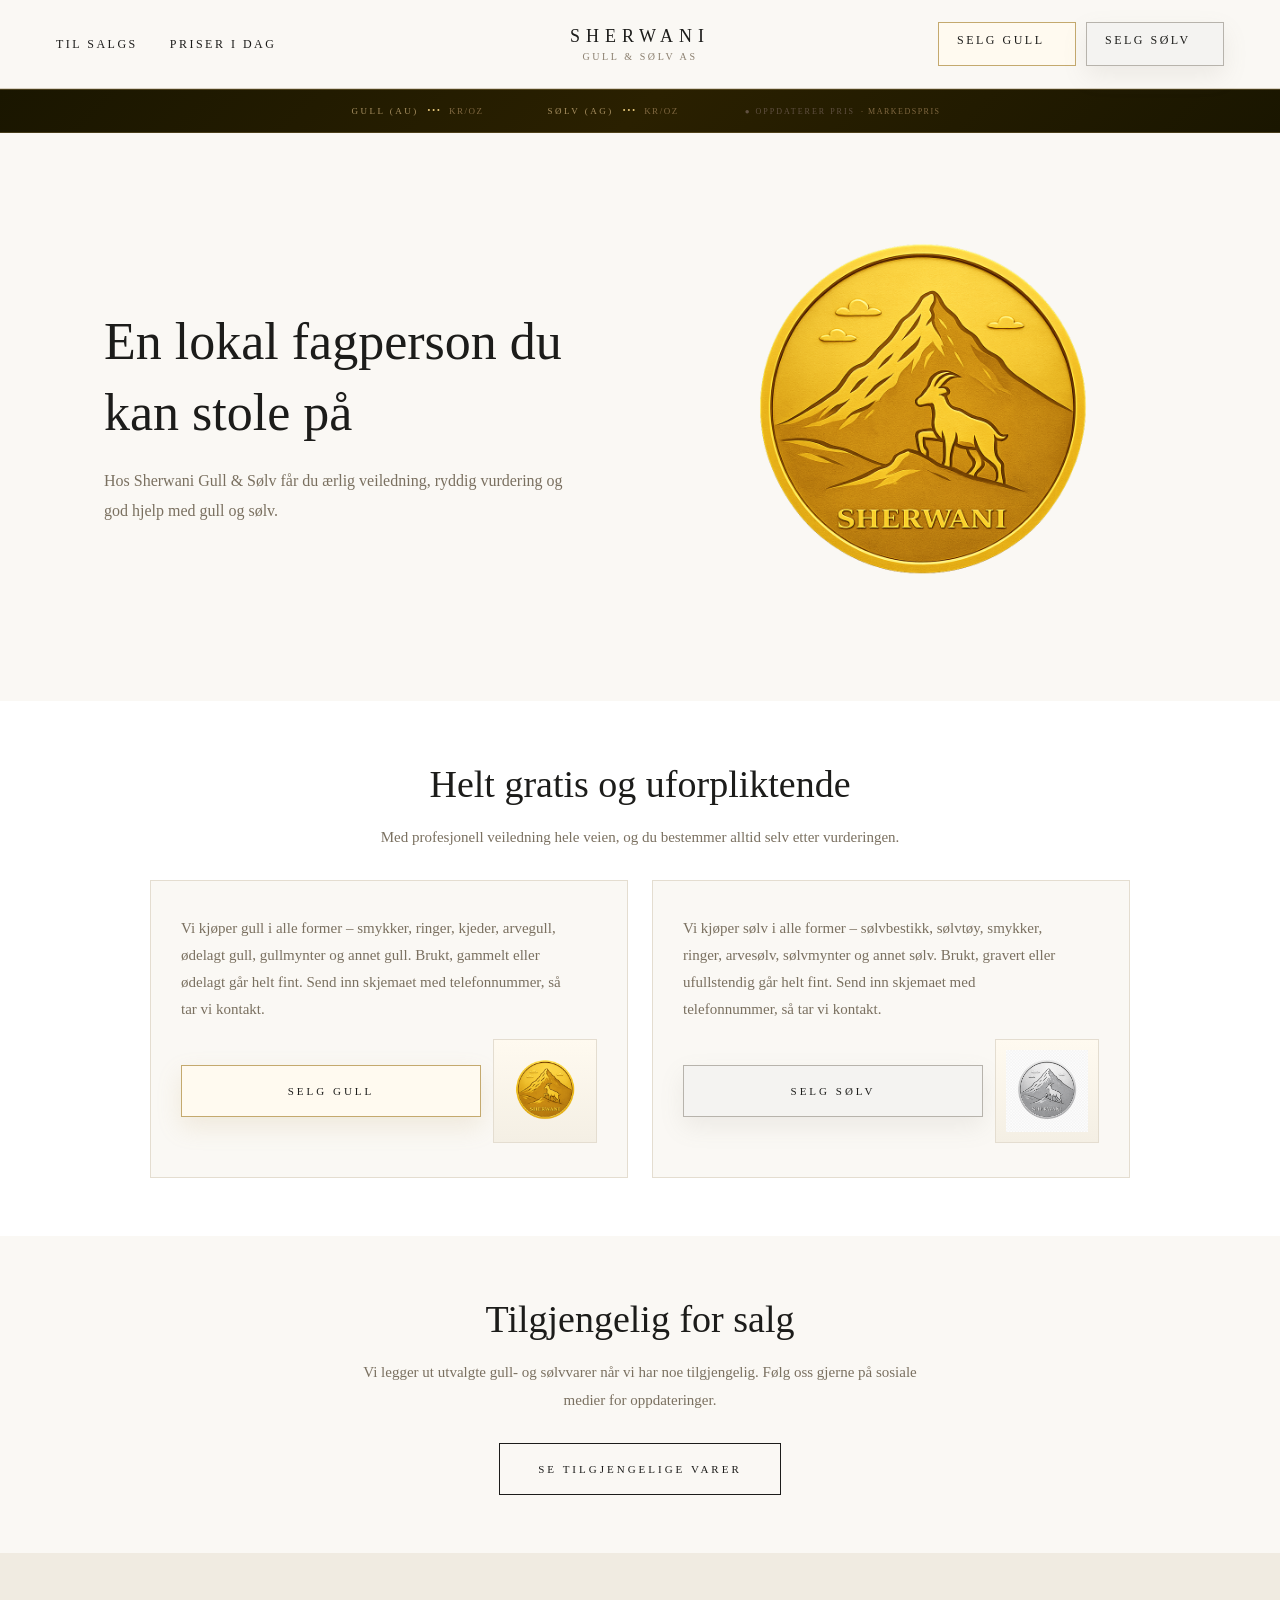
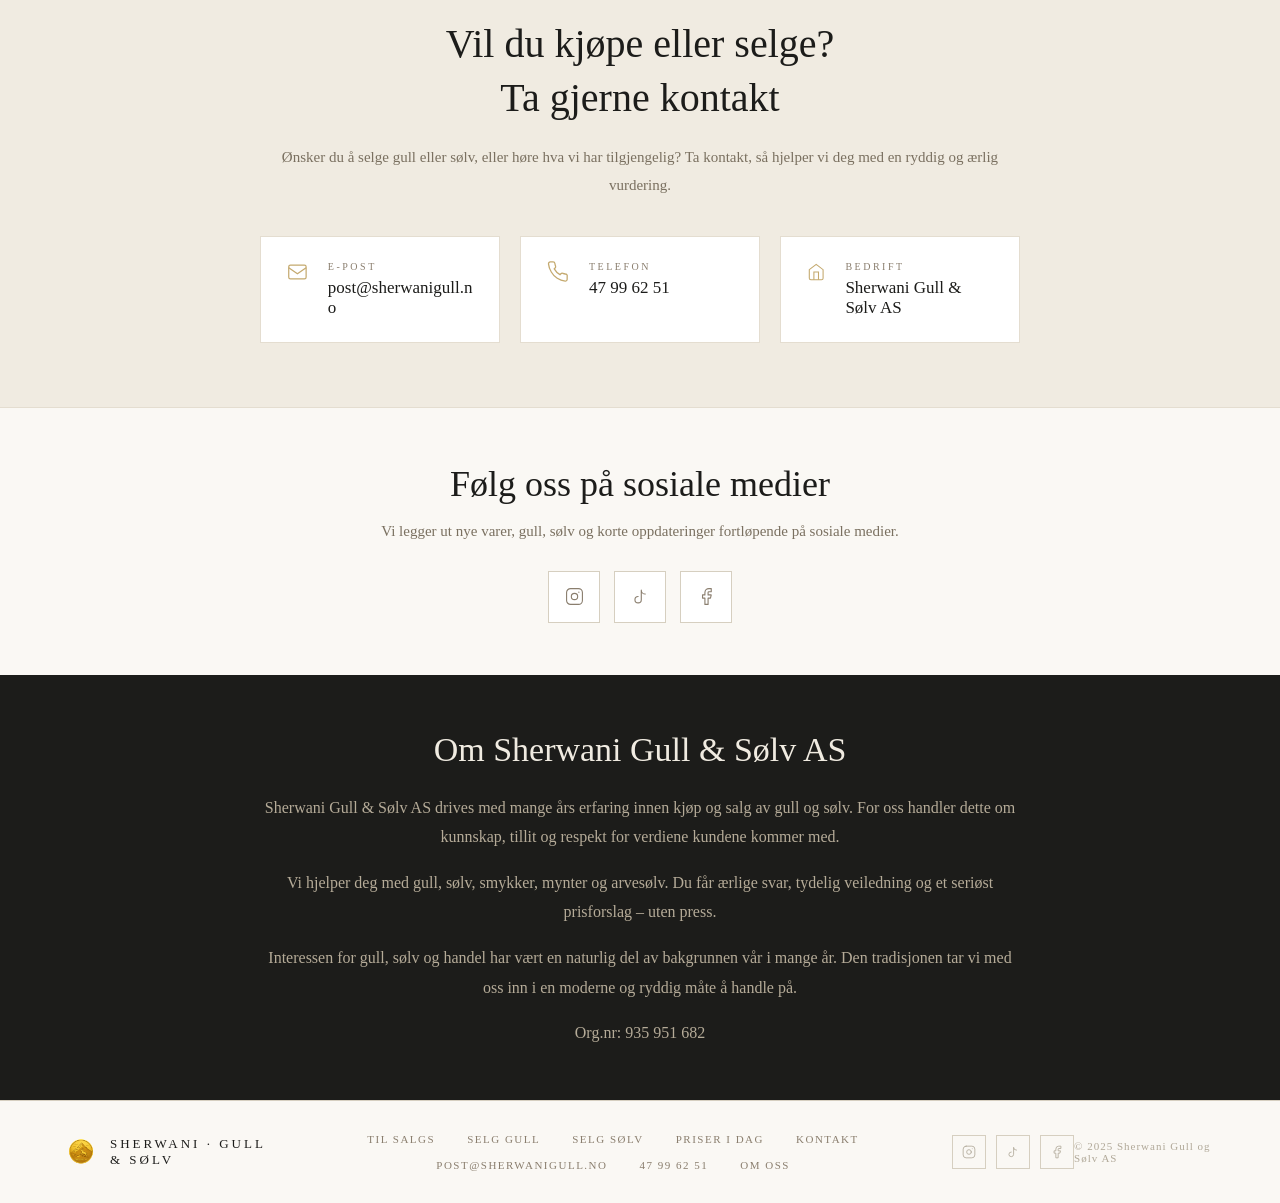
==== commit fdf96f3c: "legge til sølv logo" ====
--- a/index.html
+++ b/index.html
@@ -5,6 +5,14 @@
 <meta name="viewport" content="width=device-width, initial-scale=1.0">
 <meta name="format-detection" content="telephone=no">
 <title>Sherwani Gull & Sølv</title>
+<script>
+if ('scrollRestoration' in history) {
+  history.scrollRestoration = 'manual';
+}
+window.addEventListener('load', function () {
+  if (!window.location.hash) window.scrollTo(0, 0);
+});
+</script>
 <style>
 * { box-sizing: border-box; margin: 0; padding: 0; }
 html { scroll-behavior: smooth; }
@@ -236,6 +244,35 @@
 .sell-focus-inner { max-width: 980px; margin: 0 auto; text-align: center; }
 .sell-focus-grid { display: grid; grid-template-columns: 1fr; gap: 16px; margin-top: 24px; text-align: left; }
 .sell-focus-card { background: #faf8f4; border: 0.5px solid #e4ddd0; padding: 28px 24px; display: grid; gap: 14px; }
+.sell-focus-actions {
+  display: grid;
+  grid-template-columns: minmax(0, 1fr) 92px;
+  gap: 12px;
+  align-items: center;
+  margin-top: 2px;
+}
+.sell-focus-actions .btn {
+  width: 100%;
+  justify-content: center;
+  min-height: 52px;
+}
+.sell-focus-thumb {
+  width: 92px;
+  aspect-ratio: 1 / 1;
+  padding: 10px;
+  border: 0.5px solid #e4ddd0;
+  background: linear-gradient(180deg, #fffaf0 0%, #f4efe4 100%);
+  display: flex;
+  align-items: center;
+  justify-content: center;
+  overflow: hidden;
+}
+.sell-focus-thumb img {
+  width: 100%;
+  height: 100%;
+  object-fit: contain;
+  display: block;
+}
 .sell-focus-card p { font-size: 15px; color: #7a7060; line-height: 1.8; max-width: 52ch; }
 .sell-focus-links { display: flex; flex-wrap: wrap; gap: 10px; margin-top: 4px; }
 .sell-focus-note { color: #8a7e6e; font-size: 13px; line-height: 1.7; margin-top: 20px; }
@@ -425,6 +462,8 @@
   .sell-focus { max-width: none; }
   .sell-focus-grid { grid-template-columns: repeat(2, 1fr); gap: 24px; }
   .sell-focus-card { padding: 34px 30px; }
+  .sell-focus-actions { grid-template-columns: minmax(0, 1fr) 104px; }
+  .sell-focus-thumb { width: 104px; }
   .social-section { padding: 52px 64px; }
   .social-title { font-size: 36px; }
 
@@ -558,14 +597,20 @@
     <div class="sell-focus-grid">
       <article class="sell-focus-card">
         <p>Vi kjøper gull i alle former – smykker, ringer, kjeder, arvegull, ødelagt gull, gullmynter og annet gull. Brukt, gammelt eller ødelagt går helt fint. Send inn skjemaet med telefonnummer, så tar vi kontakt.</p>
-        <div class="sell-focus-links">
+        <div class="sell-focus-actions">
           <a class="btn btn-submit" href="selg-gull/">Selg gull</a>
+          <div class="sell-focus-thumb" aria-hidden="true">
+            <img src="assets/sherwani-gold-coin.png" alt="">
+          </div>
         </div>
       </article>
       <article class="sell-focus-card">
         <p>Vi kjøper sølv i alle former – sølvbestikk, sølvtøy, smykker, ringer, arvesølv, sølvmynter og annet sølv. Brukt, gravert eller ufullstendig går helt fint. Send inn skjemaet med telefonnummer, så tar vi kontakt.</p>
-        <div class="sell-focus-links">
+        <div class="sell-focus-actions">
           <a class="btn btn-silver" href="selg-solv/">Selg sølv</a>
+          <div class="sell-focus-thumb" aria-hidden="true">
+            <img src="assets/sherwani-silver-coin.png" alt="">
+          </div>
         </div>
       </article>
     </div>
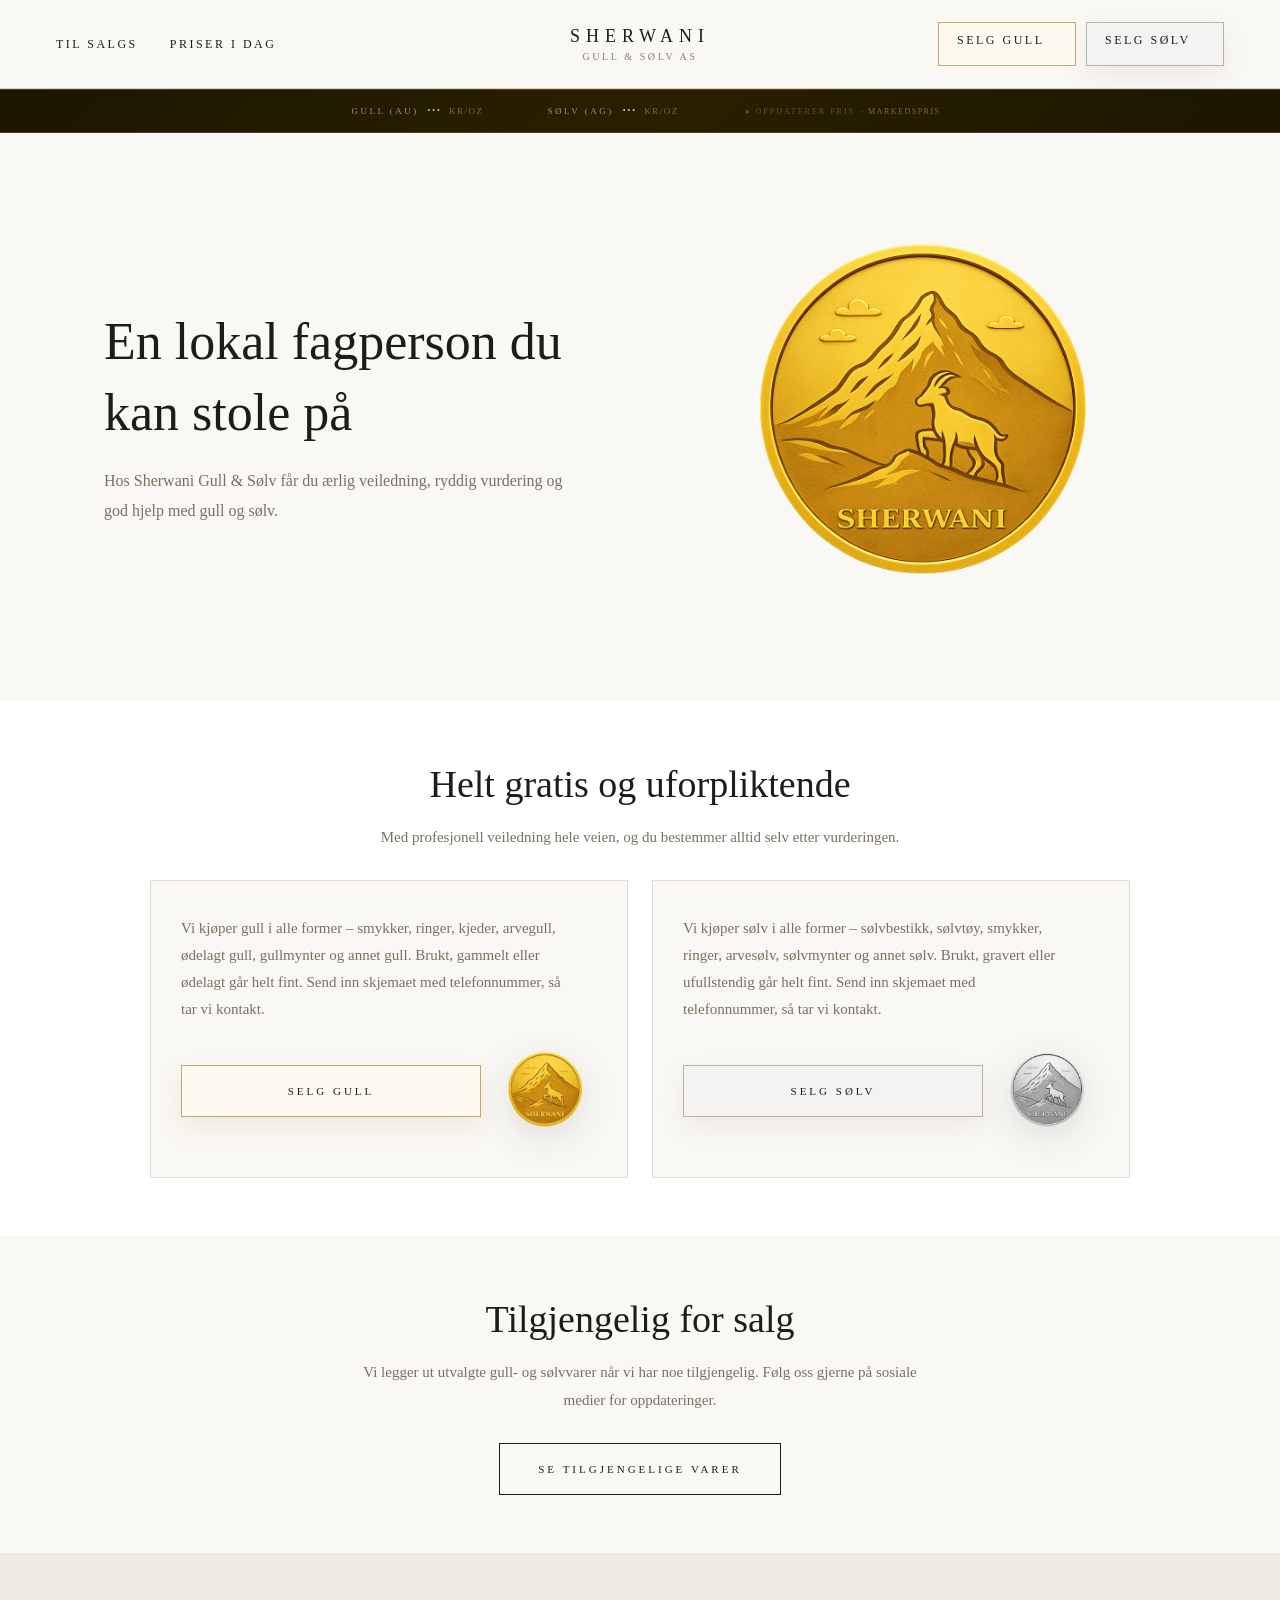
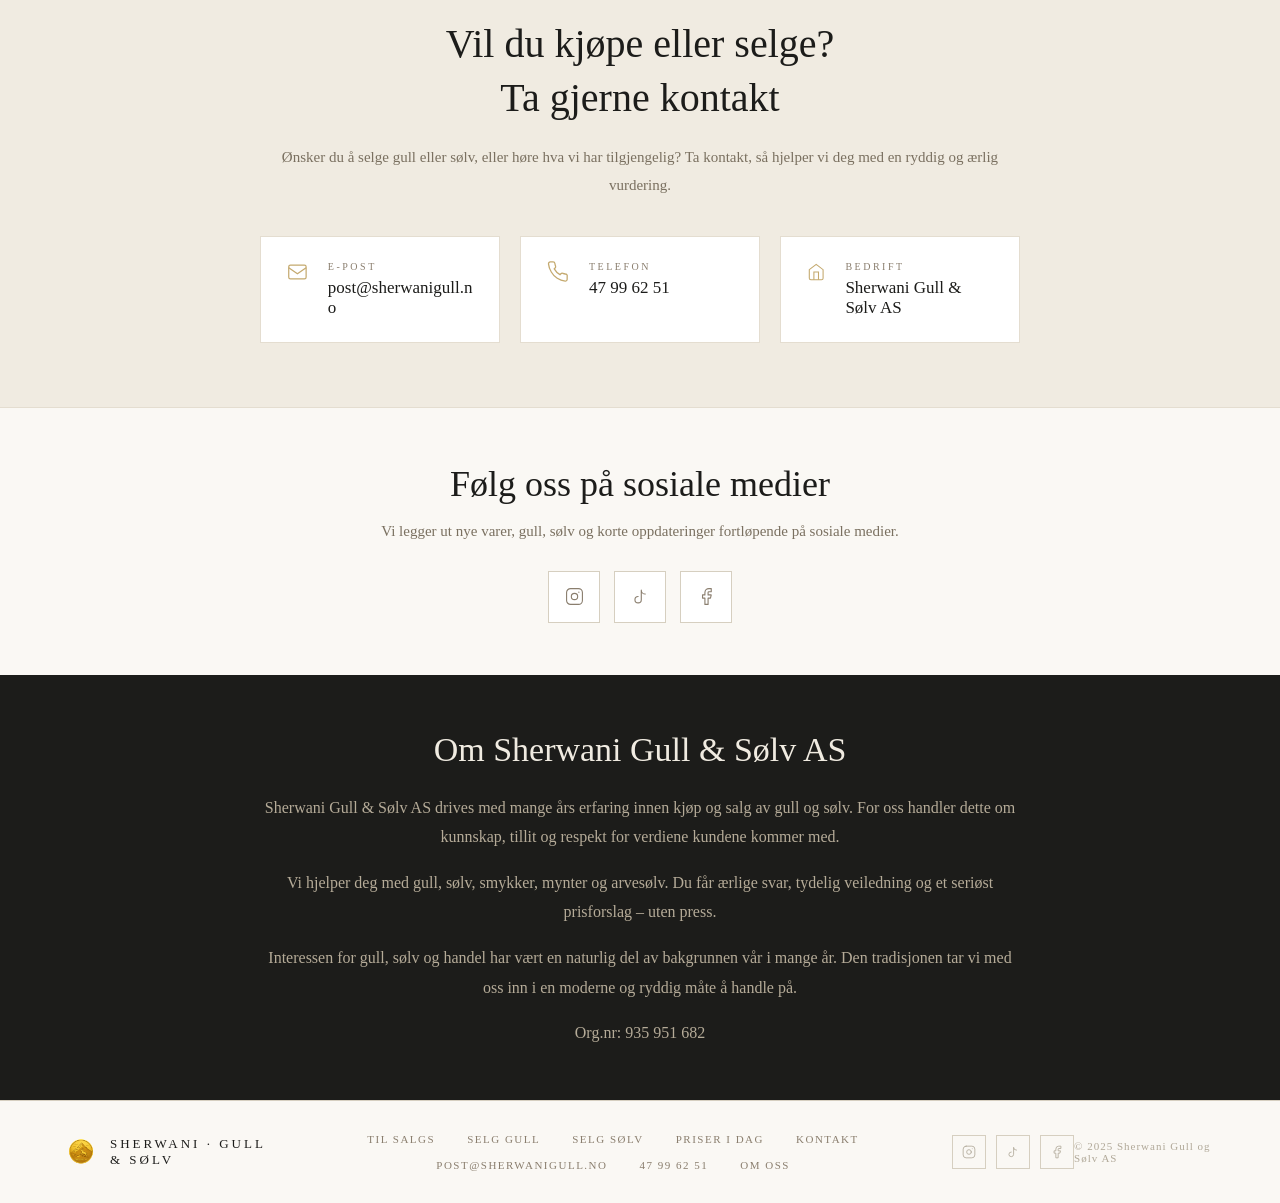
==== commit 11222ee0: "PNG versjon av myntene" ====
--- a/index.html
+++ b/index.html
@@ -259,19 +259,20 @@
 .sell-focus-thumb {
   width: 92px;
   aspect-ratio: 1 / 1;
-  padding: 10px;
-  border: 0.5px solid #e4ddd0;
-  background: linear-gradient(180deg, #fffaf0 0%, #f4efe4 100%);
+  padding: 0;
+  border: 0;
+  background: transparent;
   display: flex;
   align-items: center;
   justify-content: center;
-  overflow: hidden;
+  overflow: visible;
 }
 .sell-focus-thumb img {
   width: 100%;
   height: 100%;
   object-fit: contain;
   display: block;
+  filter: drop-shadow(0 10px 18px rgba(28, 28, 26, 0.12));
 }
 .sell-focus-card p { font-size: 15px; color: #7a7060; line-height: 1.8; max-width: 52ch; }
 .sell-focus-links { display: flex; flex-wrap: wrap; gap: 10px; margin-top: 4px; }
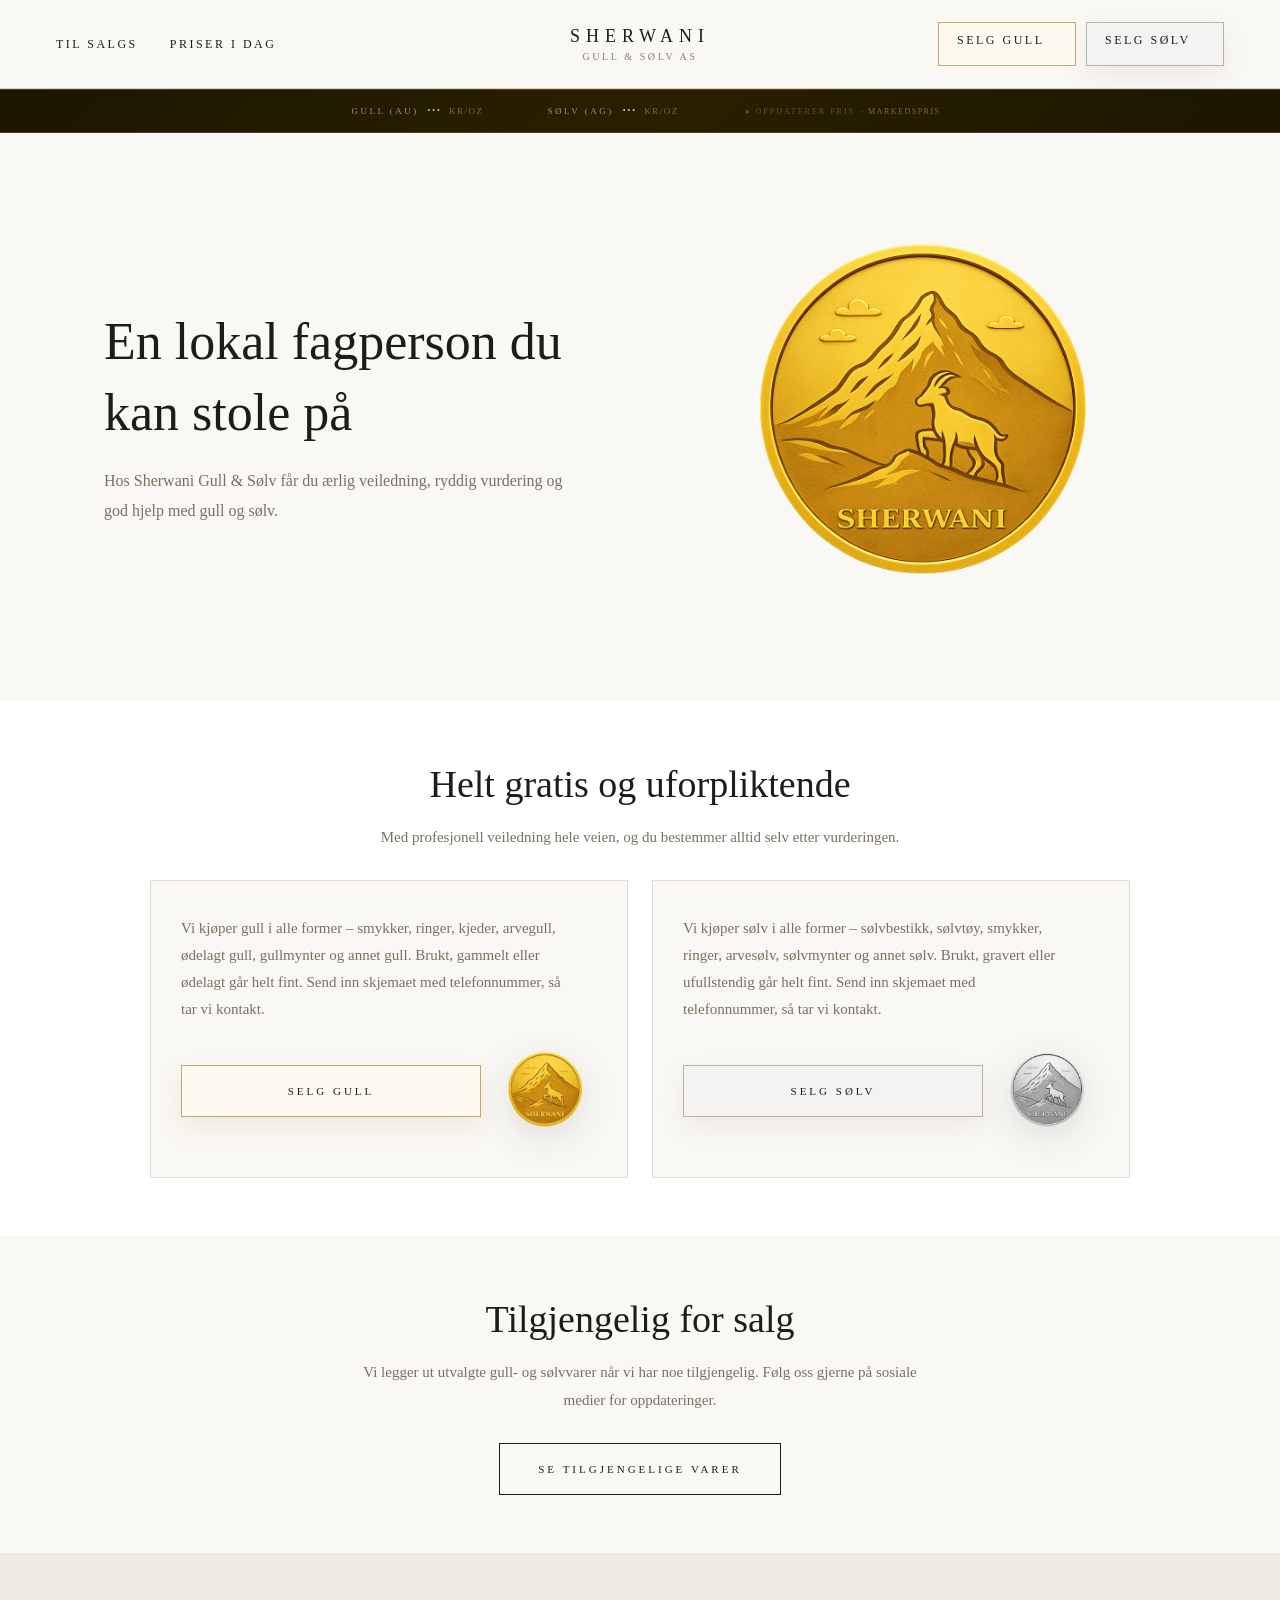
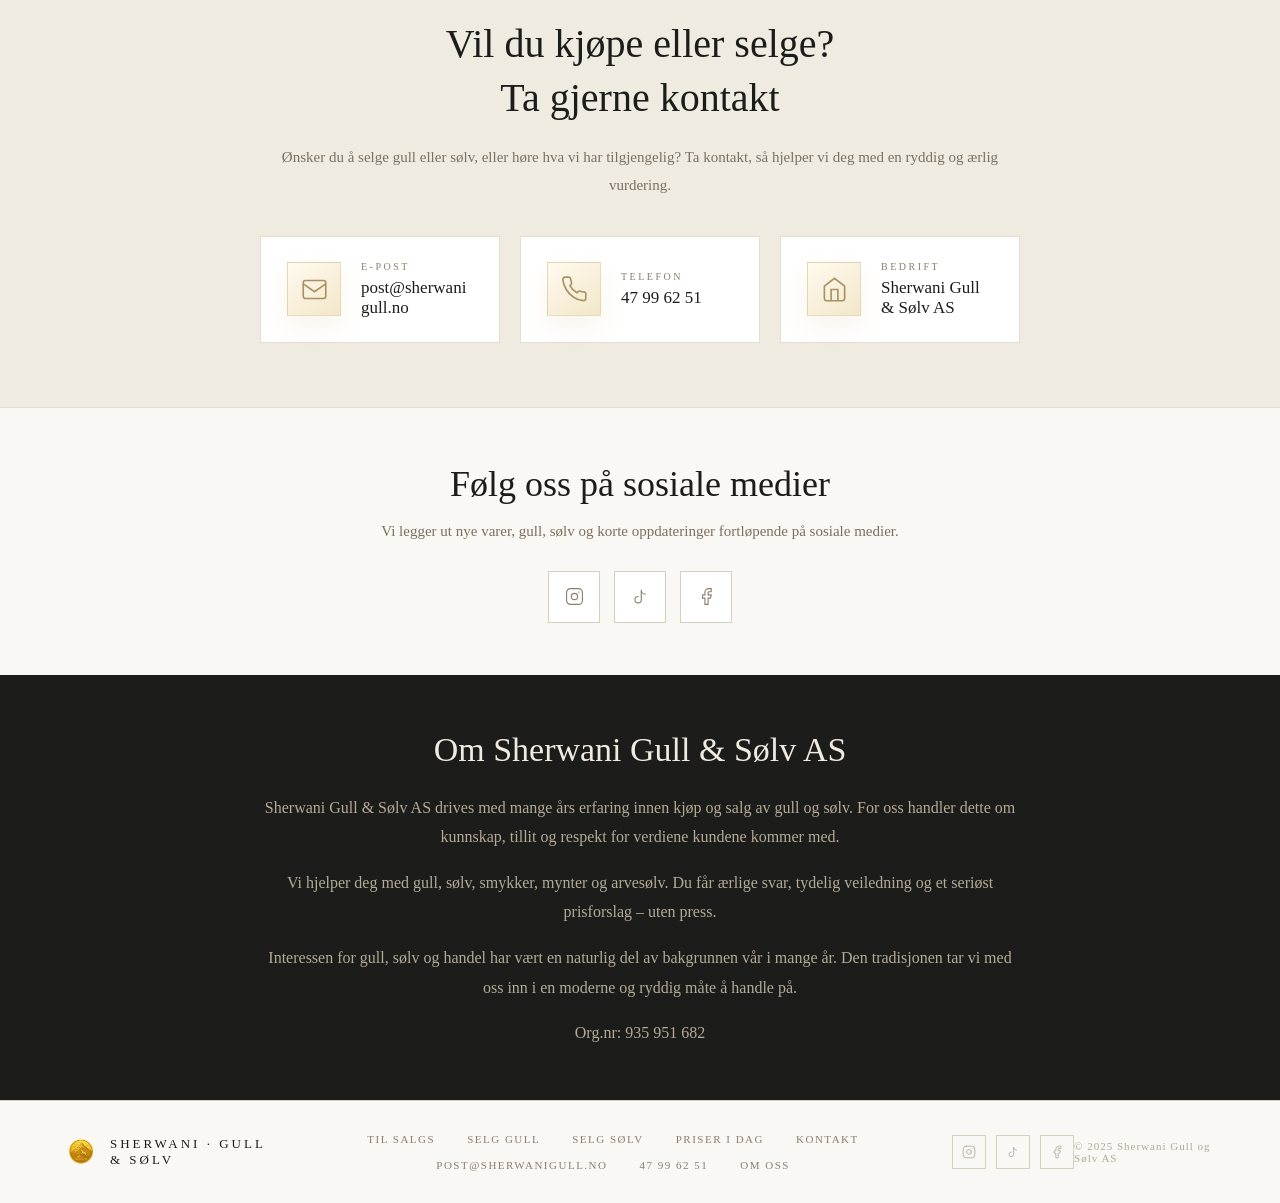
==== commit b71edaca: "Update index.html" ====
--- a/index.html
+++ b/index.html
@@ -285,8 +285,19 @@
 .kontakt-title { font-size: 30px; font-weight: 400; color: #1c1c1a; margin-bottom: 18px; line-height: 1.35; }
 .kontakt-desc { font-size: 15px; color: #7a7060; line-height: 1.9; margin-bottom: 36px; }
 .kontakt-cards { display: grid; grid-template-columns: 1fr; gap: 14px; text-align: left; }
-.kcard { background: #fff; border: 0.5px solid #e4ddd0; padding: 24px 26px; display: flex; align-items: flex-start; gap: 20px; }
-.kcard-icon svg { width: 22px; height: 22px; stroke: #c4a96e; fill: none; stroke-width: 1.4; flex-shrink: 0; }
+.kcard { background: #fff; border: 0.5px solid #e4ddd0; padding: 24px 26px; display: flex; align-items: center; gap: 20px; min-height: 104px; }
+.kcard-icon {
+  width: 54px;
+  height: 54px;
+  display: flex;
+  align-items: center;
+  justify-content: center;
+  flex: 0 0 54px;
+  background: linear-gradient(145deg, #fffaf0 0%, #f2e7c9 100%);
+  border: 1px solid rgba(196, 169, 110, 0.36);
+  box-shadow: 0 12px 24px rgba(196, 169, 110, 0.12);
+}
+.kcard-icon svg { width: 27px; height: 27px; stroke: #a89060; fill: none; stroke-width: 1.45; flex-shrink: 0; }
 .kcard-label { font-size: 10px; letter-spacing: 2.5px; text-transform: uppercase; color: #8a7e6e; margin-bottom: 6px; }
 .kcard-value { font-size: 17px; color: #1c1c1a; font-family: 'Georgia', serif; }
 .kcard-value, .kcard-value a { overflow-wrap: anywhere; }
@@ -399,7 +410,9 @@
   .btn { width: 100%; padding: 16px 18px; }
 
   .section, .kontakt-section { padding-left: 20px; padding-right: 20px; }
-  .kcard { padding: 22px 20px; gap: 14px; }
+  .kcard { padding: 22px 20px; gap: 16px; min-height: 94px; }
+  .kcard-icon { width: 48px; height: 48px; flex-basis: 48px; }
+  .kcard-icon svg { width: 24px; height: 24px; }
   .footer-logo span { font-size: 11px; letter-spacing: 2px; }
 }
 
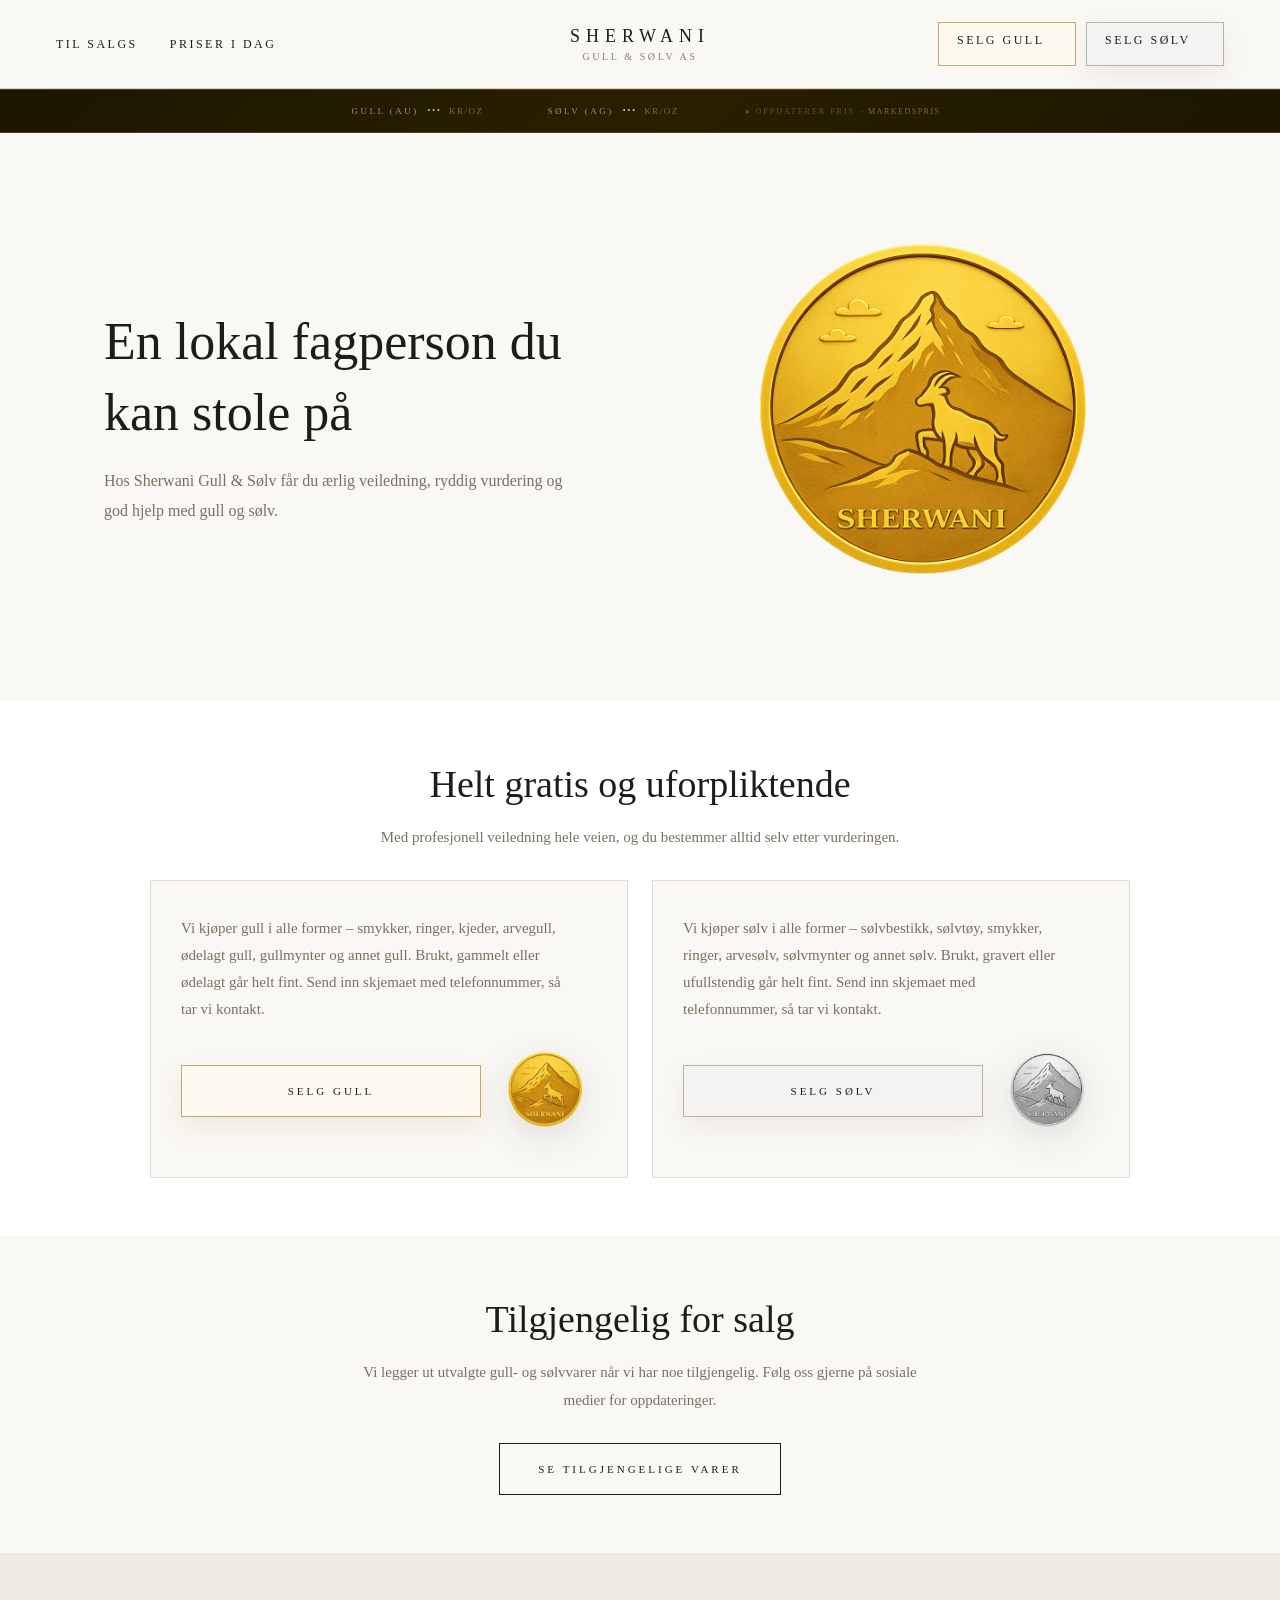
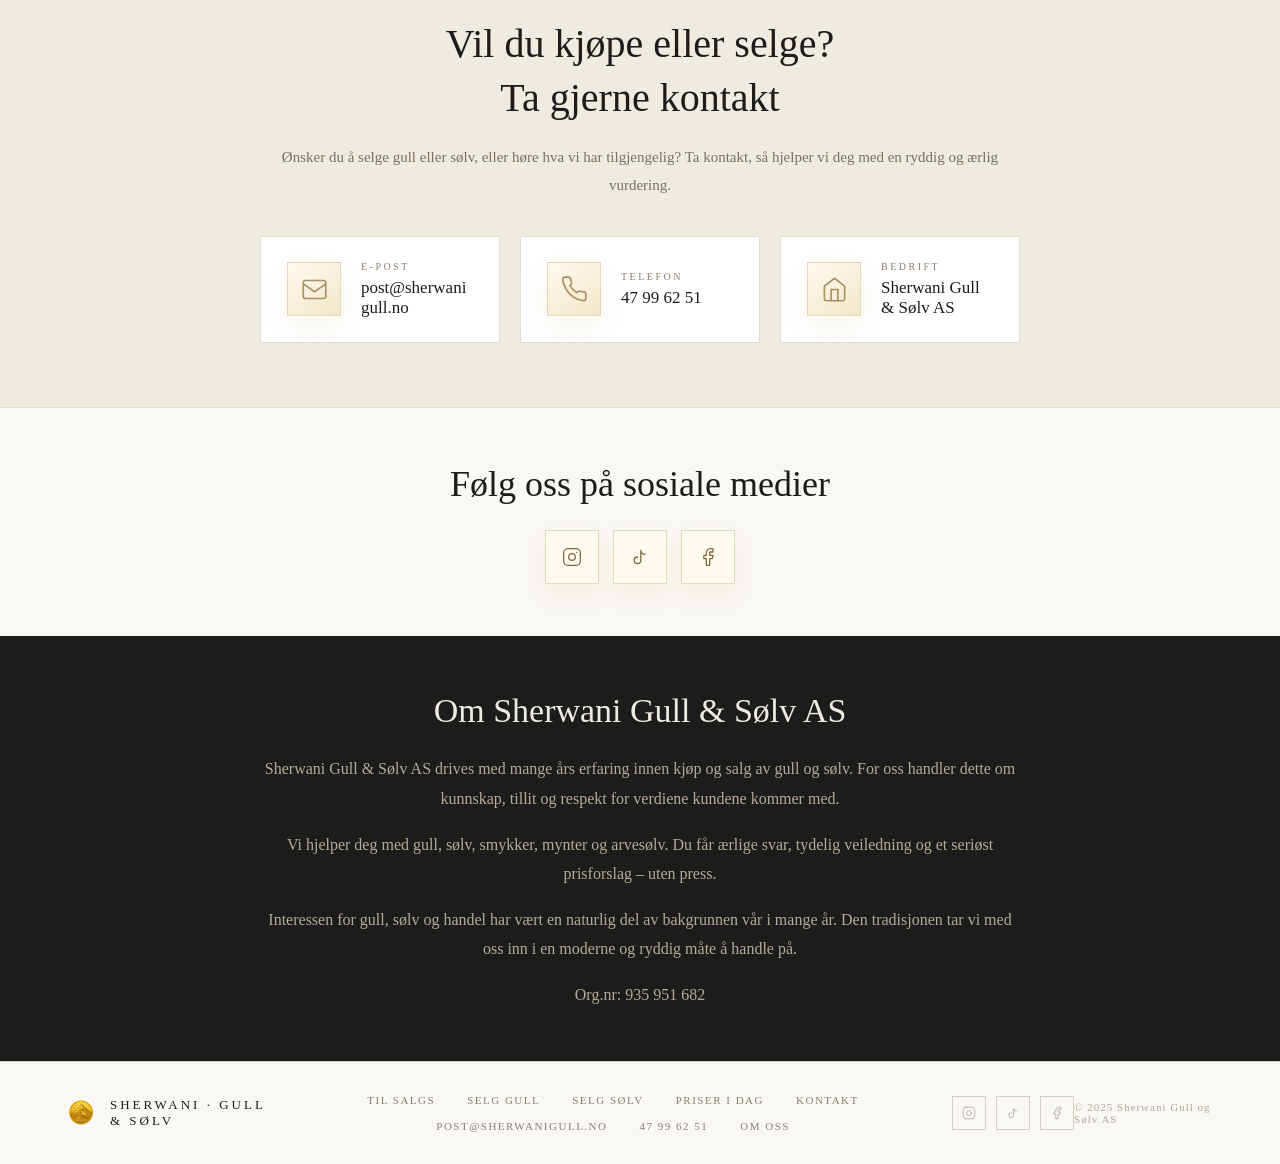
==== commit 7dbb1902: "Update index.html" ====
--- a/index.html
+++ b/index.html
@@ -307,11 +307,10 @@
 /* ── SOSIALE MEDIER ── */
 .social-section { padding: 40px 20px; text-align: center; background: #faf8f4; border-top: 0.5px solid #e4ddd0; }
 .social-title { font-size: 28px; font-weight: 400; line-height: 1.35; margin-bottom: 10px; color: #1c1c1a; }
-.social-desc { max-width: 520px; margin: 0 auto; color: #7a7060; font-size: 15px; line-height: 1.75; }
-.social-row { display: flex; gap: 14px; align-items: center; justify-content: center; margin-top: 26px; }
-.social-link { display: flex; align-items: center; justify-content: center; width: 52px; height: 52px; border: 1px solid #d6cfc0; color: #8a7e6e; background: #fff; text-decoration: none; transition: border-color 0.25s, color 0.25s, background 0.25s; }
-.social-link:hover { border-color: #c4a96e; color: #c4a96e; }
-.social-link svg { width: 19px; height: 19px; stroke: currentColor; fill: none; stroke-width: 1.4; stroke-linecap: round; stroke-linejoin: round; }
+.social-row { display: flex; gap: 14px; align-items: center; justify-content: center; margin-top: 22px; }
+.social-link { display: flex; align-items: center; justify-content: center; width: 54px; height: 54px; border: 1px solid rgba(196, 169, 110, 0.42); color: #7c6a3d; background: #fffaf0; text-decoration: none; box-shadow: 0 10px 22px rgba(196, 169, 110, 0.10); transition: border-color 0.25s, color 0.25s, background 0.25s, transform 0.25s; }
+.social-link:hover { border-color: #c4a96e; color: #c4a96e; background: #fff6df; transform: translateY(-1px); }
+.social-link svg { width: 20px; height: 20px; stroke: currentColor; fill: none; stroke-width: 1.55; stroke-linecap: round; stroke-linejoin: round; }
 .social-label { font-size: 10px; letter-spacing: 3px; text-transform: uppercase; color: #b0a898; margin-bottom: 16px; }
 
 .footer-social { display: flex; gap: 10px; align-items: center; justify-content: center; margin-bottom: 20px; }
@@ -685,7 +684,6 @@
 <!-- SOSIALE MEDIER -->
 <div class="social-section">
   <h2 class="social-title">Følg oss på sosiale medier</h2>
-  <p class="social-desc">Vi legger ut nye varer, gull, sølv og korte oppdateringer fortløpende på sosiale medier.</p>
   <div class="social-row">
     <a class="social-link" href="https://www.instagram.com/sherwanigull" target="_blank" rel="noopener" aria-label="Instagram">
       <svg viewBox="0 0 24 24"><rect x="2" y="2" width="20" height="20" rx="5"/><circle cx="12" cy="12" r="4"/><circle cx="17.5" cy="6.5" r="0.8" fill="currentColor" stroke="none"/></svg>
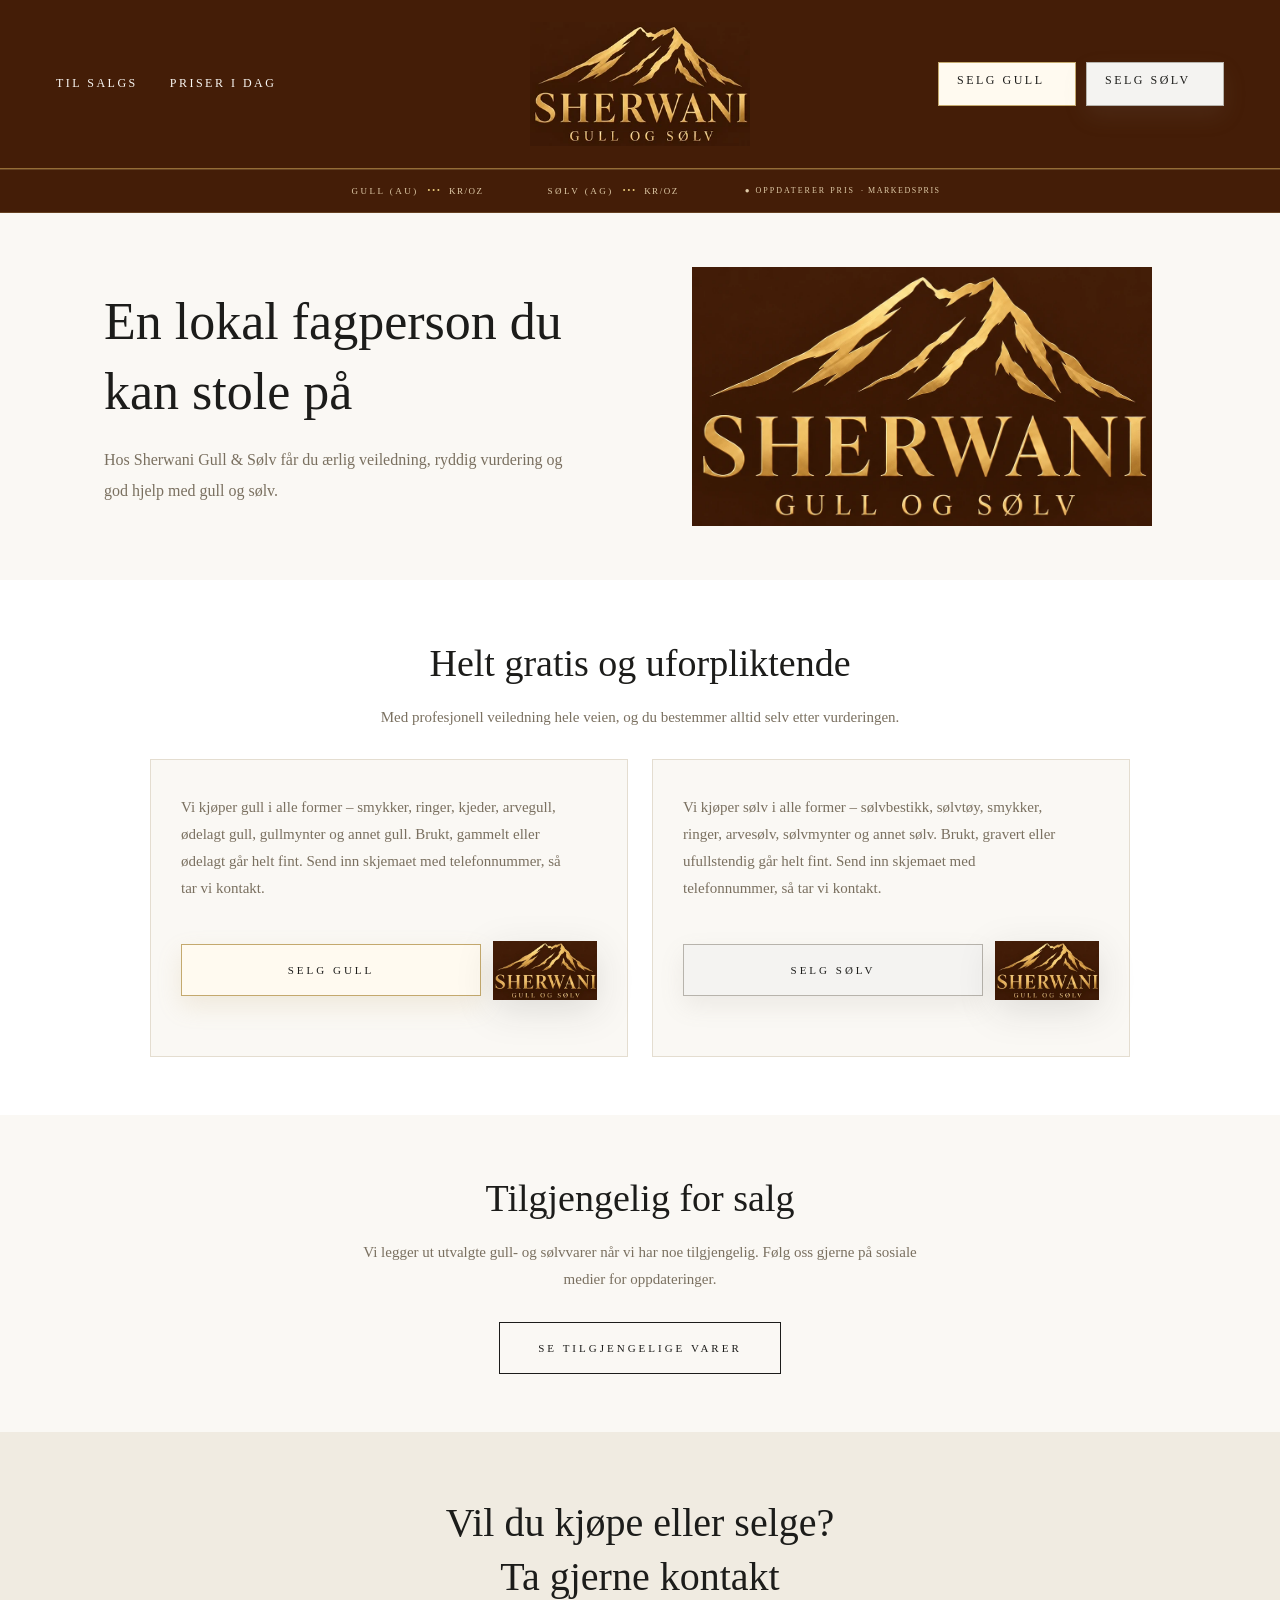
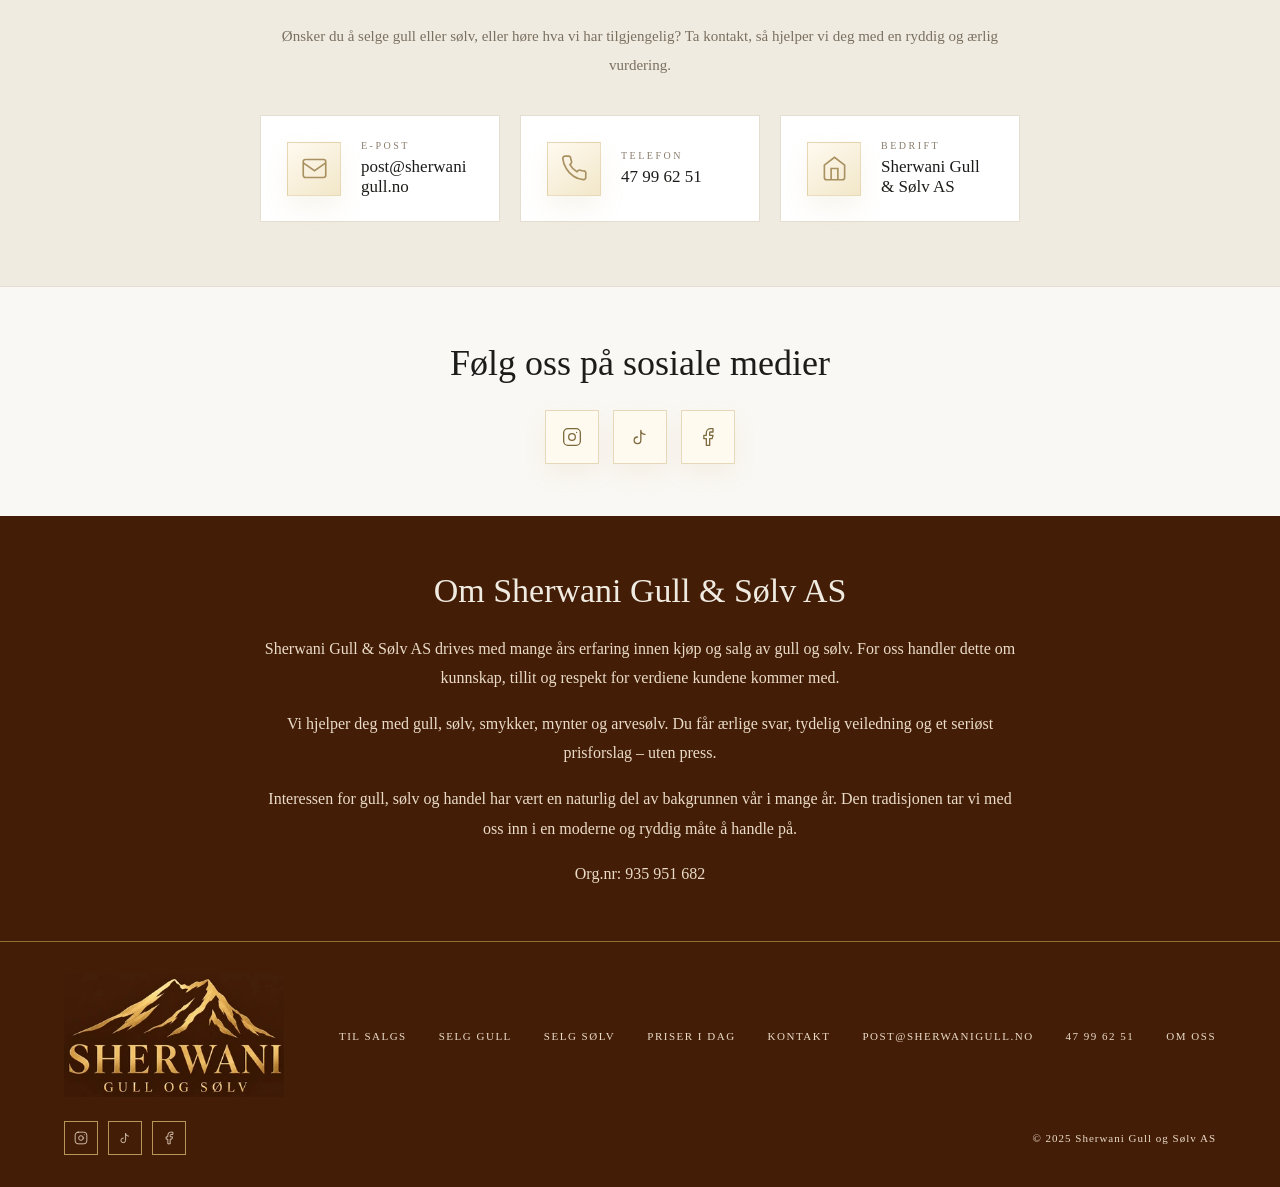
==== commit 7502357a: "Ny logo" ====
--- a/index.html
+++ b/index.html
@@ -81,7 +81,7 @@
   content: "";
   position: absolute;
   inset: 20% 12%;
-  background: url("sherwani-logo.png") center / contain no-repeat;
+  background: url("assets/sherwani-brand-640.webp") center / contain no-repeat;
   opacity: 0.055;
   pointer-events: none;
 }
@@ -507,6 +507,21 @@
   }
 }
 </style>
+<meta name="theme-color" content="#441d07">
+<link rel="icon" href="favicon.ico" sizes="any">
+<link rel="icon" type="image/png" sizes="32x32" href="assets/favicon-32.png">
+<link rel="apple-touch-icon" sizes="180x180" href="assets/apple-touch-icon.png">
+<link rel="manifest" href="site.webmanifest">
+<meta property="og:type" content="website">
+<meta property="og:locale" content="nb_NO">
+<meta property="og:title" content="Sherwani Gull & Sølv">
+<meta property="og:image" content="assets/sherwani-social.jpg">
+<meta property="og:image:width" content="1200">
+<meta property="og:image:height" content="630">
+<meta property="og:image:alt" content="Sherwani Gull og Sølv – gyllent fjell på espressobrun bakgrunn">
+<meta name="twitter:card" content="summary_large_image">
+<meta name="twitter:image" content="assets/sherwani-social.jpg">
+<link rel="stylesheet" href="brand.css">
 </head>
 <body id="top">
 
@@ -519,9 +534,7 @@
   <button class="hamburger" onclick="document.getElementById('drawer').classList.add('open')" aria-label="Meny">
     <span></span><span></span><span></span>
   </button>
-  <a class="logo" href="#top">
-    <span class="main">Sherwani</span>
-    <span class="sub">Gull &amp; Sølv AS</span>
+  <a class="logo" href="#top"><img class="brand-logo" src="assets/sherwani-brand-640.webp" srcset="assets/sherwani-brand-320.webp 320w, assets/sherwani-brand-640.webp 640w, assets/sherwani-brand-1100.webp 1100w" sizes="(max-width: 600px) 180px, 220px" width="640" height="360" alt="Sherwani Gull og Sølv – gyllent fjell på espressobrun bakgrunn">
   </a>
   <div class="nav-desktop-right">
     <a href="selg-gull/" class="nav-cta">Selg gull</a>
@@ -559,10 +572,7 @@
 <div class="nav-drawer" id="drawer">
   <button class="nav-close" onclick="document.getElementById('drawer').classList.remove('open')" aria-label="Lukk">✕</button>
   <div class="drawer-content">
-    <div class="drawer-brand">
-      <span class="main">Sherwani</span>
-      <span class="sub">Gull &amp; Sølv AS</span>
-    </div>
+    <div class="drawer-brand"><img class="brand-logo" src="assets/sherwani-brand-640.webp" srcset="assets/sherwani-brand-320.webp 320w, assets/sherwani-brand-640.webp 640w, assets/sherwani-brand-1100.webp 1100w" sizes="(max-width: 600px) 180px, 220px" width="640" height="360" alt="Sherwani Gull og Sølv – gyllent fjell på espressobrun bakgrunn"></div>
     <div class="drawer-links">
       <a href="selg-solv/" onclick="document.getElementById('drawer').classList.remove('open')">Selg sølv</a>
       <a href="selg-gull/" onclick="document.getElementById('drawer').classList.remove('open')">Selg gull</a>
@@ -594,7 +604,7 @@
 <!-- HERO -->
 <div class="hero">
   <div class="hero-img">
-    <img id="hero-img" src="sherwani-logo.png" alt="Sherwani Gull og Sølv"/>
+    <img id="hero-img" src="assets/sherwani-brand-1100.webp" width="1100" height="619" alt="Sherwani Gull og Sølv"/>
   </div>
   <div>
     <h1 class="hero-title">En lokal fagperson du kan stole på</h1>
@@ -613,7 +623,7 @@
         <div class="sell-focus-actions">
           <a class="btn btn-submit" href="selg-gull/">Selg gull</a>
           <div class="sell-focus-thumb" aria-hidden="true">
-            <img src="assets/sherwani-gold-coin.png" alt="">
+            <img src="assets/sherwani-brand-320.webp" alt="">
           </div>
         </div>
       </article>
@@ -622,7 +632,7 @@
         <div class="sell-focus-actions">
           <a class="btn btn-silver" href="selg-solv/">Selg sølv</a>
           <div class="sell-focus-thumb" aria-hidden="true">
-            <img src="assets/sherwani-silver-coin.png" alt="">
+            <img src="assets/sherwani-brand-320.webp" alt="">
           </div>
         </div>
       </article>
@@ -710,9 +720,7 @@
 
 <!-- FOOTER -->
 <footer>
-  <a class="footer-logo" href="#top">
-    <img id="footer-img" src="sherwani-logo.png" alt="Sherwani logo"/>
-    <span>Sherwani · Gull &amp; Sølv</span>
+  <a class="footer-logo" href="#top"><img class="brand-logo" src="assets/sherwani-brand-640.webp" srcset="assets/sherwani-brand-320.webp 320w, assets/sherwani-brand-640.webp 640w, assets/sherwani-brand-1100.webp 1100w" sizes="(max-width: 600px) 180px, 220px" width="640" height="360" alt="Sherwani Gull og Sølv – gyllent fjell på espressobrun bakgrunn">
   </a>
   <div class="footer-links">
     <a href="varer.html">Til salgs</a>
--- a/brand.css
+++ b/brand.css
@@ -0,0 +1,31 @@
+/* Shared brand layer: keep navigation and sales interactions in their original files. */
+:root { --espresso: #441d07; --brand-gold: #e8c97a; --brand-cream: #faf8f4; }
+nav { background: var(--espresso); border-bottom-color: #956d36; }
+.logo { display: block; width: min(180px, 100%); line-height: 0; }
+.brand-logo { display: block; width: 100%; height: auto; object-fit: contain; }
+nav .nav-desktop-left a, nav .nav-desktop-right a:not(.nav-cta) { color: var(--brand-cream); }
+.hamburger span { background: var(--brand-gold); }
+.nav-drawer { background: var(--espresso); }
+.nav-drawer::after { background-image: url('assets/sherwani-brand-640.webp'); }
+.drawer-brand .brand-logo { width: min(260px, 100%); margin: 0 auto; }
+footer { background: var(--espresso); color: var(--brand-cream); border-top-color: #956d36; gap: 24px; flex-wrap: wrap; }
+footer .footer-logo { width: min(220px, 100%); flex-shrink: 0; }
+footer .footer-logo img { width: 100%; height: auto; }
+footer .footer-links a, footer .footer-copy, footer .footer-social a { color: #eadcc8; }
+footer .footer-social a { border-color: #b9955a; }
+footer a:hover, nav .nav-desktop-left a:hover { color: var(--brand-gold); }
+.hero-img { width: min(360px, 88vw); aspect-ratio: 640 / 361; background: var(--espresso); }
+.hero-img img { height: auto; }
+.om-strip, .pickup-section, .price-bar { background: var(--espresso); }
+.om-desc, .pickup-section .section-desc, .pickup-note { color: #eadcc8; }
+.price-label, .price-unit, .price-meta, .price-live, .price-time, .price-source { color: #e0cba8; }
+a:focus-visible, button:focus-visible, input:focus-visible, select:focus-visible, textarea:focus-visible { outline: 3px solid #9b6b21; outline-offset: 4px; }
+nav a:focus-visible, nav button:focus-visible, footer a:focus-visible, .nav-drawer a:focus-visible, .nav-drawer button:focus-visible { outline-color: #ffe4a0; }
+@media (min-width: 900px) {
+  .logo { width: 220px; }
+  .hero-img { width: 100%; max-width: 460px; aspect-ratio: 640 / 361; }
+}
+@media (prefers-reduced-motion: reduce) {
+  html { scroll-behavior: auto; }
+}
+.price-metal, .price-note, .price-updated { color: #e0cba8; }
